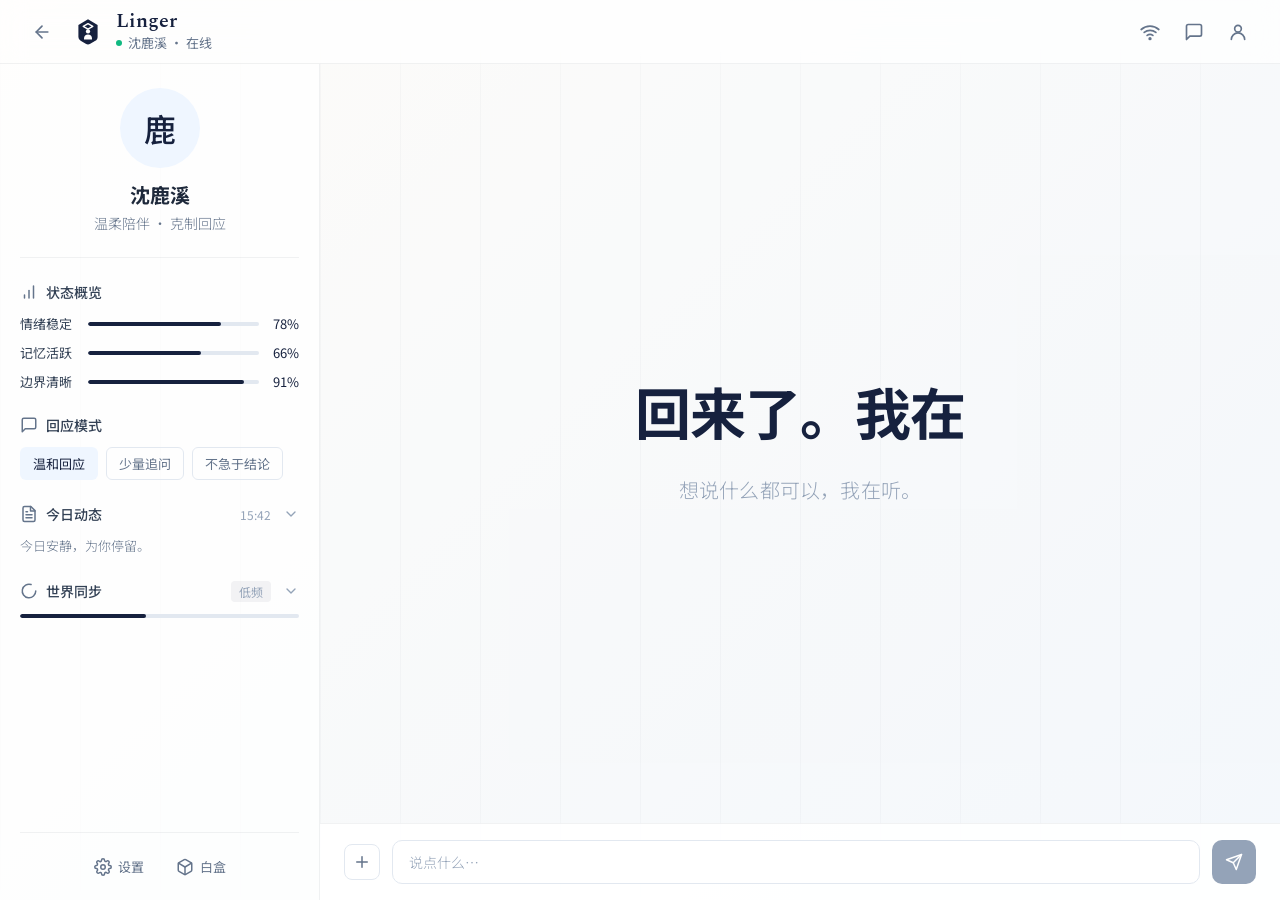
==== chat.html @ e4fe396a "Initial commit: Linger web interface" ====
<!doctype html>
<html lang="zh-CN">
  <head>
    <meta charset="utf-8" />
    <meta name="viewport" content="width=device-width, initial-scale=1" />
    <title>Linger · 对话</title>
    <link rel="stylesheet" href="styles.css" />
    <link rel="preconnect" href="https://fonts.googleapis.com">
    <link rel="preconnect" href="https://fonts.gstatic.com" crossorigin>
    <link href="https://fonts.googleapis.com/css2?family=Noto+Sans+SC:wght@300;400;500;700&family=Spectral:wght@600&display=swap" rel="stylesheet">
  </head>
  <body class="chat-page">
    <!-- 顶部导航栏 -->
    <header class="chat-header">
      <div class="header-left">
        <a href="index.html" class="back-btn" aria-label="返回首页">
          <svg viewBox="0 0 24 24" fill="none" stroke="currentColor" stroke-width="2" stroke-linecap="round" stroke-linejoin="round">
            <path d="M19 12H5"></path>
            <path d="m12 19-7-7 7-7"></path>
          </svg>
        </a>
        <div class="brand-mark" aria-hidden="true">
          <svg viewBox="0 0 120 120" fill="none">
            <path d="M60 12 96 33.5v45c0 6-3.2 11.5-8.4 14.5l-19.2 11.1a16.8 16.8 0 0 1-16.8 0L32.4 93A16.8 16.8 0 0 1 24 78.5v-45L60 12Z" fill="#16213E" />
            <path d="M42 39 60 28.5 78 39 60 49.5 42 39Z" stroke="#fff" stroke-width="5" stroke-linejoin="round" />
            <circle cx="60" cy="58" r="8" fill="#fff" />
            <path d="M45 84c0-9 6.4-15 15-15s15 6 15 15v4H45v-4Z" fill="#fff" />
          </svg>
        </div>
        <div class="brand-info">
          <span class="brand-name">Linger</span>
          <span class="brand-status">
            <span class="status-dot"></span>
            沈鹿溪 · 在线
          </span>
        </div>
      </div>
      <div class="header-right">
        <button class="header-icon-btn" aria-label="在线状态">
          <svg viewBox="0 0 24 24" fill="none" stroke="currentColor" stroke-width="2" stroke-linecap="round" stroke-linejoin="round">
            <path d="M5 12.55a11 11 0 0 1 14.08 0"></path>
            <path d="M1.42 9a16 16 0 0 1 21.16 0"></path>
            <path d="M8.53 16.11a6 6 0 0 1 6.95 0"></path>
            <circle cx="12" cy="20" r="1"></circle>
          </svg>
        </button>
        <button class="header-icon-btn" aria-label="历史消息">
          <svg viewBox="0 0 24 24" fill="none" stroke="currentColor" stroke-width="2" stroke-linecap="round" stroke-linejoin="round">
            <path d="M21 15a2 2 0 0 1-2 2H7l-4 4V5a2 2 0 0 1 2-2h14a2 2 0 0 1 2 2z"></path>
          </svg>
        </button>
        <button class="header-icon-btn" aria-label="用户中心">
          <svg viewBox="0 0 24 24" fill="none" stroke="currentColor" stroke-width="2" stroke-linecap="round" stroke-linejoin="round">
            <circle cx="12" cy="8" r="4"></circle>
            <path d="M20 21a8 8 0 1 0-16 0"></path>
          </svg>
        </button>
      </div>
    </header>

    <!-- 主内容区 -->
    <main class="chat-main">
      <!-- 左侧侧边栏 -->
      <aside class="sidebar">
        <!-- 角色核心信息区 -->
        <div class="profile-header">
          <div class="avatar-simple" aria-hidden="true">鹿</div>
          <h1 class="profile-name">沈鹿溪</h1>
          <p class="profile-desc">温柔陪伴 · 克制回应</p>
        </div>

        <!-- 状态概览区 -->
        <section class="sidebar-section">
          <div class="section-header">
            <svg class="section-icon" viewBox="0 0 24 24" fill="none" stroke="currentColor" stroke-width="2" stroke-linecap="round" stroke-linejoin="round">
              <path d="M12 20V10"></path>
              <path d="M18 20V4"></path>
              <path d="M6 20v-4"></path>
            </svg>
            <span class="section-title">状态概览</span>
          </div>
          <div class="status-list">
            <div class="status-item">
              <span class="status-label">情绪稳定</span>
              <div class="status-bar"><div class="status-fill" style="width: 78%"></div></div>
              <span class="status-value">78%</span>
            </div>
            <div class="status-item">
              <span class="status-label">记忆活跃</span>
              <div class="status-bar"><div class="status-fill" style="width: 66%"></div></div>
              <span class="status-value">66%</span>
            </div>
            <div class="status-item">
              <span class="status-label">边界清晰</span>
              <div class="status-bar"><div class="status-fill" style="width: 91%"></div></div>
              <span class="status-value">91%</span>
            </div>
          </div>
        </section>

        <!-- 回应模式区 -->
        <section class="sidebar-section">
          <div class="section-header">
            <svg class="section-icon" viewBox="0 0 24 24" fill="none" stroke="currentColor" stroke-width="2" stroke-linecap="round" stroke-linejoin="round">
              <path d="M21 15a2 2 0 0 1-2 2H7l-4 4V5a2 2 0 0 1 2-2h14a2 2 0 0 1 2 2z"></path>
            </svg>
            <span class="section-title">回应模式</span>
          </div>
          <div class="mode-tags">
            <button class="mode-tag active">温和回应</button>
            <button class="mode-tag">少量追问</button>
            <button class="mode-tag">不急于结论</button>
          </div>
        </section>

        <!-- 今日动态区 -->
        <section class="sidebar-section collapsible">
          <div class="section-header clickable">
            <svg class="section-icon" viewBox="0 0 24 24" fill="none" stroke="currentColor" stroke-width="2" stroke-linecap="round" stroke-linejoin="round">
              <path d="M14.5 2H6a2 2 0 0 0-2 2v16a2 2 0 0 0 2 2h12a2 2 0 0 0 2-2V7.5L14.5 2z"></path>
              <polyline points="14 2 14 8 20 8"></polyline>
              <line x1="16" y1="13" x2="8" y2="13"></line>
              <line x1="16" y1="17" x2="8" y2="17"></line>
              <line x1="10" y1="9" x2="8" y2="9"></line>
            </svg>
            <span class="section-title">今日动态</span>
            <span class="section-time">15:42</span>
            <svg class="collapse-arrow" viewBox="0 0 24 24" fill="none" stroke="currentColor" stroke-width="2" stroke-linecap="round" stroke-linejoin="round">
              <polyline points="6 9 12 15 18 9"></polyline>
            </svg>
          </div>
          <div class="section-content">
            <p class="daily-note">今日安静，为你停留。</p>
          </div>
        </section>

        <!-- 世界同步区 -->
        <section class="sidebar-section collapsible">
          <div class="section-header clickable">
            <svg class="section-icon" viewBox="0 0 24 24" fill="none" stroke="currentColor" stroke-width="2" stroke-linecap="round" stroke-linejoin="round">
              <path d="M21 12a9 9 0 1 1-6.219-8.56"></path>
            </svg>
            <span class="section-title">世界同步</span>
            <span class="section-badge">低频</span>
            <svg class="collapse-arrow" viewBox="0 0 24 24" fill="none" stroke="currentColor" stroke-width="2" stroke-linecap="round" stroke-linejoin="round">
              <polyline points="6 9 12 15 18 9"></polyline>
            </svg>
          </div>
          <div class="section-content">
            <div class="sync-bar">
              <div class="sync-fill" style="width: 45%"></div>
            </div>
          </div>
        </section>

        <!-- 底部功能入口 -->
        <div class="sidebar-footer">
          <a href="settings.html" class="footer-link">
            <svg viewBox="0 0 24 24" fill="none" stroke="currentColor" stroke-width="2" stroke-linecap="round" stroke-linejoin="round">
              <circle cx="12" cy="12" r="3"></circle>
              <path d="M19.4 15a1.65 1.65 0 0 0 .33 1.82l.06.06a2 2 0 0 1 0 2.83 2 2 0 0 1-2.83 0l-.06-.06a1.65 1.65 0 0 0-1.82-.33 1.65 1.65 0 0 0-1 1.51V21a2 2 0 0 1-2 2 2 2 0 0 1-2-2v-.09A1.65 1.65 0 0 0 9 19.4a1.65 1.65 0 0 0-1.82.33l-.06.06a2 2 0 0 1-2.83 0 2 2 0 0 1 0-2.83l.06-.06a1.65 1.65 0 0 0 .33-1.82 1.65 1.65 0 0 0-1.51-1H3a2 2 0 0 1-2-2 2 2 0 0 1 2-2h.09A1.65 1.65 0 0 0 4.6 9a1.65 1.65 0 0 0-.33-1.82l-.06-.06a2 2 0 0 1 0-2.83 2 2 0 0 1 2.83 0l.06.06a1.65 1.65 0 0 0 1.82.33H9a1.65 1.65 0 0 0 1-1.51V3a2 2 0 0 1 2-2 2 2 0 0 1 2 2v.09a1.65 1.65 0 0 0 1 1.51 1.65 1.65 0 0 0 1.82-.33l.06-.06a2 2 0 0 1 2.83 0 2 2 0 0 1 0 2.83l-.06.06a1.65 1.65 0 0 0-.33 1.82V9a1.65 1.65 0 0 0 1.51 1H21a2 2 0 0 1 2 2 2 2 0 0 1-2 2h-.09a1.65 1.65 0 0 0-1.51 1z"></path>
            </svg>
            <span>设置</span>
          </a>
          <a href="whitebox.html" class="footer-link">
            <svg viewBox="0 0 24 24" fill="none" stroke="currentColor" stroke-width="2" stroke-linecap="round" stroke-linejoin="round">
              <path d="M21 16V8a2 2 0 0 0-1-1.73l-7-4a2 2 0 0 0-2 0l-7 4A2 2 0 0 0 3 8v8a2 2 0 0 0 1 1.73l7 4a2 2 0 0 0 2 0l7-4A2 2 0 0 0 21 16z"></path>
              <polyline points="3.27 6.96 12 12.01 20.73 6.96"></polyline>
              <line x1="12" y1="22.08" x2="12" y2="12"></line>
            </svg>
            <span>白盒</span>
          </a>
        </div>
      </aside>

      <!-- 右侧聊天区 -->
      <section class="chat-area">
        <div class="chat-messages" id="chatMessages">
          <!-- 欢迎态（初始显示） -->
          <div class="welcome-section" id="welcomeSection">
            <h2 class="welcome-title">回来了。我在</h2>
            <p class="welcome-subtitle">想说什么都可以，我在听。</p>
          </div>
        </div>

        <form class="chat-input-area" id="chatForm">
          <div class="input-add-wrapper">
            <button type="button" class="input-add-btn" id="addBtn" aria-label="添加">
              <svg viewBox="0 0 24 24" fill="none" stroke="currentColor" stroke-width="2" stroke-linecap="round" stroke-linejoin="round">
                <line x1="12" y1="5" x2="12" y2="19"></line>
                <line x1="5" y1="12" x2="19" y2="12"></line>
              </svg>
            </button>
            <!-- +号菜单 -->
            <div class="add-menu" id="addMenu">
              <button type="button" class="add-menu-item" id="imageBtn">
                <svg viewBox="0 0 24 24" fill="none" stroke="currentColor" stroke-width="2" stroke-linecap="round" stroke-linejoin="round">
                  <rect x="3" y="3" width="18" height="18" rx="2" ry="2"></rect>
                  <circle cx="8.5" cy="8.5" r="1.5"></circle>
                  <polyline points="21 15 16 10 5 21"></polyline>
                </svg>
                <span>发送图片</span>
              </button>
              <button type="button" class="add-menu-item" id="fileBtn">
                <svg viewBox="0 0 24 24" fill="none" stroke="currentColor" stroke-width="2" stroke-linecap="round" stroke-linejoin="round">
                  <path d="M14 2H6a2 2 0 0 0-2 2v16a2 2 0 0 0 2 2h12a2 2 0 0 0 2-2V8z"></path>
                  <polyline points="14 2 14 8 20 8"></polyline>
                  <line x1="16" y1="13" x2="8" y2="13"></line>
                  <line x1="16" y1="17" x2="8" y2="17"></line>
                  <polyline points="10 9 9 9 8 9"></polyline>
                </svg>
                <span>发送文件</span>
              </button>
            </div>
          </div>
          <input type="text" id="messageInput" placeholder="说点什么…" aria-label="聊天输入" autocomplete="off" />
          <button type="submit" class="send-btn" id="sendBtn" aria-label="发送" disabled>
            <svg viewBox="0 0 24 24" fill="none" stroke="currentColor" stroke-width="2" stroke-linecap="round" stroke-linejoin="round">
              <line x1="22" y1="2" x2="11" y2="13"></line>
              <polygon points="22 2 15 22 11 13 2 9 22 2"></polygon>
            </svg>
          </button>
        </form>
      </section>
    </main>

    <script>
      (function() {
        'use strict';

        // DOM 元素
        var chatMessages = document.getElementById('chatMessages');
        var welcomeSection = document.getElementById('welcomeSection');
        var chatForm = document.getElementById('chatForm');
        var messageInput = document.getElementById('messageInput');
        var sendBtn = document.getElementById('sendBtn');
        var addBtn = document.getElementById('addBtn');
        var addMenu = document.getElementById('addMenu');
        var imageBtn = document.getElementById('imageBtn');
        var fileBtn = document.getElementById('fileBtn');

        // 状态
        var hasConversationStarted = false;
        var isMenuOpen = false;

        // AI 固定回复
        var AI_REPLY = '我收到了。慢慢说，我一直都在。';

        // ========== 侧边栏折叠功能 ==========
        document.querySelectorAll('.sidebar-section.collapsible .section-header.clickable').forEach(function(header) {
          header.addEventListener('click', function() {
            var section = this.closest('.sidebar-section');
            section.classList.toggle('collapsed');
          });
        });

        // ========== 回应模式切换 ==========
        document.querySelectorAll('.mode-tag').forEach(function(tag) {
          tag.addEventListener('click', function() {
            document.querySelectorAll('.mode-tag').forEach(function(t) {
              t.classList.remove('active');
            });
            this.classList.add('active');
          });
        });

        // ========== +号菜单功能 ==========
        function toggleMenu() {
          isMenuOpen = !isMenuOpen;
          if (isMenuOpen) {
            addMenu.classList.add('visible');
            addBtn.classList.add('active');
          } else {
            addMenu.classList.remove('visible');
            addBtn.classList.remove('active');
          }
        }

        function closeMenu() {
          if (isMenuOpen) {
            isMenuOpen = false;
            addMenu.classList.remove('visible');
            addBtn.classList.remove('active');
          }
        }

        addBtn.addEventListener('click', function(e) {
          e.stopPropagation();
          toggleMenu();
        });

        // 点击页面空白处关闭菜单
        document.addEventListener('click', function(e) {
          if (!addMenu.contains(e.target) && e.target !== addBtn) {
            closeMenu();
          }
        });

        // 图片/文件按钮点击（仅UI框架）
        imageBtn.addEventListener('click', function() {
          console.log('图片发送功能（待开发）');
          closeMenu();
        });

        fileBtn.addEventListener('click', function() {
          console.log('文件发送功能（待开发）');
          closeMenu();
        });

        // ========== 发送按钮状态 ==========
        function updateSendButton() {
          var hasContent = messageInput.value.trim().length > 0;
          sendBtn.disabled = !hasContent;
          if (hasContent) {
            sendBtn.classList.add('enabled');
          } else {
            sendBtn.classList.remove('enabled');
          }
        }

        messageInput.addEventListener('input', updateSendButton);

        // ========== 创建消息元素 ==========
        function createMessageElement(text, isUser) {
          var messageDiv = document.createElement('div');
          messageDiv.className = 'message ' + (isUser ? 'user' : 'assistant');

          var headerDiv = document.createElement('div');
          headerDiv.className = 'message-header';

          var senderSpan = document.createElement('span');
          senderSpan.className = 'message-sender';
          senderSpan.textContent = isUser ? '你' : '沈鹿溪';

          var bubbleDiv = document.createElement('div');
          bubbleDiv.className = 'message-bubble';
          bubbleDiv.textContent = text;

          headerDiv.appendChild(senderSpan);
          messageDiv.appendChild(headerDiv);
          messageDiv.appendChild(bubbleDiv);

          return messageDiv;
        }

        // ========== 隐藏欢迎态 ==========
        function hideWelcomeSection() {
          if (welcomeSection && !welcomeSection.classList.contains('hidden')) {
            welcomeSection.classList.add('hidden');
            // 动画结束后从DOM移除
            setTimeout(function() {
              if (welcomeSection.parentNode) {
                welcomeSection.parentNode.removeChild(welcomeSection);
              }
            }, 400);
          }
        }

        // ========== 发送消息 ==========
        function sendMessage(text) {
          if (!text.trim()) return;

          // 首次发送时隐藏欢迎态
          if (!hasConversationStarted) {
            hasConversationStarted = true;
            hideWelcomeSection();
          }

          // 添加用户消息
          var userMessage = createMessageElement(text, true);
          chatMessages.appendChild(userMessage);

          // 触发重绘以启动动画
          void userMessage.offsetHeight;
          userMessage.classList.add('animate-in');

          // 滚动到底部
          chatMessages.scrollTop = chatMessages.scrollHeight;

          // 清空输入框
          messageInput.value = '';
          updateSendButton();

          // 延迟后添加AI回复
          setTimeout(function() {
            var aiMessage = createMessageElement(AI_REPLY, false);
            chatMessages.appendChild(aiMessage);

            // 触发重绘以启动动画
            void aiMessage.offsetHeight;
            aiMessage.classList.add('animate-in');

            // 滚动到底部
            chatMessages.scrollTop = chatMessages.scrollHeight;
          }, 200);
        }

        // ========== 表单提交 ==========
        chatForm.addEventListener('submit', function(e) {
          e.preventDefault();
          var text = messageInput.value.trim();
          if (text) {
            sendMessage(text);
          }
        });

        // 初始化
        updateSendButton();
      })();
    </script>
  </body>
</html>
---- styles.css ----
/* ============================================
   Linger 首页优化样式
   配色：莫兰迪色系，低饱和、低对比、高统一
   ============================================ */

:root {
  --brand-primary: #16213E;
  --brand-accent: #F5A9A9;
  --text-primary: #1E293B;
  --text-secondary: #334155;
  --text-tertiary: #64748B;
  --text-muted: #94A3B8;
  --bg-warm: #FAF7F2;
  --bg-cool: #E8F0F8;
  --hover-dark: #0F172A;
  --hover-light: #2D3A5A;
  --shadow-soft: rgba(22, 33, 62, 0.15);
  --shadow-button: 0 4px 12px rgba(22, 33, 62, 0.15);
  --font-display: 'Bodoni 72', Didot, Georgia, serif;
  --font-serif: 'Noto Serif SC', 'Source Han Serif SC', serif;
  --font-sans: 'Noto Sans SC', 'Source Han Sans SC', -apple-system, BlinkMacSystemFont, sans-serif;
}

* {
  box-sizing: border-box;
  margin: 0;
  padding: 0;
}

html, body {
  height: 100%;
  overflow: hidden;
}

body {
  margin: 0;
  color: var(--text-primary);
  font-family: var(--font-sans);
  background: linear-gradient(135deg, var(--bg-warm) 0%, var(--bg-cool) 100%);
  animation: bgBreath 10s ease-in-out infinite;
}

body::before {
  content: "";
  position: fixed;
  inset: 0;
  z-index: -1;
  background: repeating-linear-gradient(
    90deg,
    rgba(22, 33, 62, 0.05) 0,
    rgba(22, 33, 62, 0.05) 1px,
    transparent 1px,
    transparent 80px
  );
  mask-image: linear-gradient(to bottom, transparent, #000 10%, #000 90%, transparent);
  -webkit-mask-image: linear-gradient(to bottom, transparent, #000 10%, #000 90%, transparent);
}

@keyframes bgBreath {
  0%, 100% { opacity: 1; }
  50% { opacity: 0.97; }
}

a {
  color: inherit;
  text-decoration: none;
}

/* ============================================
   页面布局
   ============================================ */

.page {
  position: relative;
  width: min(1440px, calc(100vw - 40px));
  min-height: calc(100vh - 32px);
  margin: 16px auto;
}

.entry-page {
  display: grid;
  place-items: center;
  min-height: calc(100vh - 32px);
}

/* Entry card: always visible, no animation on load */
.entry-card {
  display: grid;
  justify-items: center;
  gap: 16px;
  width: min(720px, 92vw);
  text-align: center;
  opacity: 1;
  visibility: visible;
}

/* ============================================
   Logo 图标
   ============================================ */

.mark {
  display: grid;
  place-items: center;
  width: 42px;
  height: 42px;
  border: 1px solid rgba(22, 33, 62, 0.08);
  border-radius: 8px;
  background: rgba(255, 255, 255, 0.65);
  box-shadow: 0 12px 30px rgba(22, 33, 62, 0.08);
}

.mark svg {
  width: 28px;
  height: 28px;
}

/* ============================================
   主标题 - Linger
   ============================================ */

.entry-word {
  margin: 0;
  font-family: var(--font-display);
  font-size: clamp(96px, 18vw, 148px);
  font-weight: 600;
  font-style: italic;
  line-height: 1;
  letter-spacing: 0.02em;
  color: var(--brand-primary);
}

/* ============================================
   文案区域
   ============================================ */

.entry-copy {
  display: grid;
  gap: 24px;
  max-width: 600px;
  margin-top: 8px;
}

.entry-copy h2 {
  margin: 0;
  font-family: var(--font-sans);
  font-size: clamp(20px, 3.5vw, 24px);
  font-weight: 500;
  line-height: 1.3;
  letter-spacing: 0.01em;
  color: var(--text-secondary);
}

.entry-copy p {
  margin: 0;
  font-family: var(--font-sans);
  font-size: clamp(14px, 2vw, 16px);
  font-weight: 300;
  line-height: 1.8;
  color: var(--text-tertiary);
}

/* ============================================
   动态区域容器（加载组件 / 按钮，同位置切换）
   ============================================ */

.entry-actions-wrapper {
  position: relative;
  display: flex;
  flex-direction: column;
  align-items: center;
  width: 100%;
  margin-top: 60px;
  /* Fixed min-height to prevent layout shift when switching */
  min-height: 120px;
}

/* ============================================
   加载组件
   ============================================ */

.loading-component {
  display: flex;
  flex-direction: column;
  align-items: center;
  gap: 20px;
  width: 100%;
  transition: opacity 0.6s ease-out, transform 0.6s ease-out;
}

.loading-component.fade-out {
  opacity: 0;
  transform: translateY(-8px);
  pointer-events: none;
}

/* 加载文字轮播容器 */
.loading-text-container {
  position: relative;
  height: 22px;
  overflow: hidden;
  width: 100%;
}

/* 每条加载文字 */
.loading-text {
  position: absolute;
  top: 0;
  left: 0;
  right: 0;
  height: 22px;
  line-height: 22px;
  font-family: var(--font-sans);
  font-size: 14px;
  font-weight: 300;
  color: var(--text-muted);
  text-align: center;
  pointer-events: none;
  /* 默认：待进入状态（从下方准备） */
  opacity: 0;
  transform: translateY(10px);
  transition: opacity 0.3s ease-out, transform 0.3s ease-out;
}

/* 当前显示：原位、完全不透明 */
.loading-text.active {
  opacity: 1;
  transform: translateY(0);
  pointer-events: auto;
}

/* 已退出：继续向上移动并淡出 */
.loading-text.exiting {
  opacity: 0;
  transform: translateY(-10px);
}

/* 进度条 */
.progress-bar {
  width: 300px;
  height: 2px;
  background: #E2E8F0;
  border-radius: 2px;
  overflow: hidden;
}

.progress-fill {
  height: 100%;
  width: 0%;
  background: var(--brand-primary);
  border-radius: 2px;
  /* Use transition for smooth fill; JS updates width every ~16ms */
  transition: width 0.05s linear;
}

/* ============================================
   按钮区域
   ============================================ */

.entry-actions {
  display: flex;
  flex-direction: column;
  align-items: center;
  gap: 24px;
  width: 100%;
  /* Hidden until loading completes */
  opacity: 0;
  pointer-events: none;
  /* Position on top of same space */
  position: absolute;
  top: 0;
  left: 0;
  right: 0;
  transition: opacity 0.6s ease-out;
}

.entry-actions.visible {
  opacity: 1;
  pointer-events: auto;
}

/* ============================================
   主按钮 - 进入 Linger
   ============================================ */

.button.primary {
  display: inline-flex;
  align-items: center;
  justify-content: center;
  gap: 8px;
  width: 220px;
  height: 52px;
  border: 0;
  border-radius: 12px;
  background: var(--brand-primary);
  color: #fff;
  font-family: var(--font-sans);
  font-size: 16px;
  font-weight: 500;
  cursor: pointer;
  transition: all 0.25s ease;
}

.button.primary:hover {
  background: var(--hover-dark);
  transform: translateY(-2px);
  box-shadow: var(--shadow-button);
}

.button.primary:active {
  background: var(--hover-light);
  transform: translateY(0);
}

.button.primary .arrow-icon {
  width: 18px;
  height: 18px;
  transition: transform 0.25s ease;
}

.button.primary:hover .arrow-icon {
  transform: translateX(2px);
}

/* ============================================
   次要入口 - 极简文字链接
   ============================================ */

.secondary-links {
  display: flex;
  align-items: center;
  gap: 40px;
}

.text-link {
  position: relative;
  font-family: var(--font-sans);
  font-size: 14px;
  font-weight: 400;
  color: var(--text-muted);
  transition: color 0.2s ease;
}

.text-link::after {
  content: '';
  position: absolute;
  bottom: -2px;
  left: 0;
  width: 0;
  height: 1px;
  background: var(--text-tertiary);
  transition: width 0.2s ease;
}

.text-link:hover {
  color: var(--text-tertiary);
}

.text-link:hover::after {
  width: 100%;
}

/* ============================================
   响应式适配
   ============================================ */

@media (max-width: 1199px) {
  .entry-word {
    font-size: clamp(72px, 14vw, 96px);
  }
  .entry-copy {
    max-width: 500px;
  }
  .button.primary {
    width: 200px;
    height: 48px;
  }
  .progress-bar {
    width: 260px;
  }
}

@media (max-width: 767px) {
  .page {
    width: calc(100vw - 24px);
    min-height: calc(100vh - 24px);
    margin: 12px auto;
  }
  .entry-page {
    min-height: calc(100vh - 24px);
  }
  .entry-card {
    gap: 12px;
  }
  .entry-word {
    font-size: clamp(56px, 16vw, 72px);
  }
  .entry-copy {
    gap: 16px;
    max-width: 90vw;
  }
  .entry-copy h2 {
    font-size: clamp(16px, 4vw, 20px);
  }
  .entry-copy p {
    font-size: 14px;
  }
  .entry-actions-wrapper {
    margin-top: 40px;
  }
  .button.primary {
    width: min(300px, 80vw);
    height: 48px;
  }
  .secondary-links {
    flex-direction: column;
    gap: 12px;
  }
  .text-link {
    font-size: 13px;
  }
  .progress-bar {
    width: min(240px, 80%);
  }
  .loading-text {
    font-size: 13px;
  }
}

@media (max-width: 375px) {
  .entry-word {
    font-size: 48px;
  }
  .entry-copy h2 {
    font-size: 16px;
  }
  .entry-copy p {
    font-size: 13px;
  }
}

/* ============================================
   无障碍优化 - 减少动效
   ============================================ */

@media (prefers-reduced-motion: reduce) {
  body {
    animation: none;
  }
  .loading-component,
  .loading-text,
  .entry-actions,
  .progress-fill {
    animation: none;
    transition: none;
  }
  .button.primary,
  .button.primary .arrow-icon,
  .text-link,
  .text-link::after {
    transition: none;
  }
}

/* ============================================
   对话页面样式
   ============================================ */

.chat-page {
  height: 100vh;
  max-height: 100vh;
  display: flex;
  flex-direction: column;
  background: linear-gradient(135deg, var(--bg-warm) 0%, var(--bg-cool) 100%);
  overflow: hidden;
}

/* 顶部导航栏 - 固定定位 */
.chat-header {
  position: fixed;
  top: 0;
  left: 0;
  right: 0;
  z-index: 20;
  display: flex;
  align-items: center;
  justify-content: space-between;
  height: 64px;
  padding: 16px 24px;
  background: rgba(255, 255, 255, 0.85);
  backdrop-filter: blur(12px);
  border-bottom: 1px solid rgba(22, 33, 62, 0.06);
}

.header-left {
  display: flex;
  align-items: center;
  gap: 12px;
}

.back-btn {
  display: flex;
  align-items: center;
  justify-content: center;
  width: 36px;
  height: 36px;
  border-radius: 8px;
  color: var(--text-tertiary);
  transition: color 0.2s ease, background 0.2s ease;
}

.back-btn:hover {
  color: var(--brand-primary);
  background: rgba(22, 33, 62, 0.05);
}

.back-btn svg {
  width: 20px;
  height: 20px;
}

.brand-mark {
  width: 32px;
  height: 32px;
}

.brand-mark svg {
  width: 100%;
  height: 100%;
}

.brand-info {
  display: flex;
  flex-direction: column;
  gap: 2px;
}

.brand-name {
  font-family: 'Spectral', serif;
  font-size: 20px;
  font-weight: 600;
  color: var(--brand-primary);
  line-height: 1;
}

.brand-status {
  display: flex;
  align-items: center;
  gap: 6px;
  font-family: var(--font-sans);
  font-size: 13px;
  color: var(--text-tertiary);
}

.status-dot {
  width: 6px;
  height: 6px;
  border-radius: 50%;
  background: #10B981;
}

.header-right {
  display: flex;
  align-items: center;
  gap: 8px;
}

.header-icon-btn {
  display: flex;
  align-items: center;
  justify-content: center;
  width: 36px;
  height: 36px;
  border: none;
  border-radius: 8px;
  background: transparent;
  color: var(--text-tertiary);
  cursor: pointer;
  transition: color 0.2s ease, background 0.2s ease;
}

.header-icon-btn:hover {
  color: var(--brand-primary);
  background: rgba(22, 33, 62, 0.05);
}

.header-icon-btn svg {
  width: 20px;
  height: 20px;
}

/* 主内容区 */
.chat-main {
  flex: 1;
  display: flex;
  min-height: 0;
  margin-top: 64px;
  overflow: hidden;
}

/* 左侧侧边栏 - 固定定位 */
.sidebar {
  position: fixed;
  top: 64px;
  left: 0;
  width: 320px;
  height: calc(100vh - 64px);
  z-index: 10;
  display: flex;
  flex-direction: column;
  padding: 24px 20px;
  background: rgba(255, 255, 255, 0.85);
  border-right: 1px solid rgba(22, 33, 62, 0.06);
  overflow-y: auto;
  overflow-x: hidden;
}

/* 侧边栏滚动条样式 */
.sidebar::-webkit-scrollbar {
  width: 4px;
}

.sidebar::-webkit-scrollbar-track {
  background: #F1F5F9;
}

.sidebar::-webkit-scrollbar-thumb {
  background: #CBD5E1;
  border-radius: 2px;
}

.sidebar::-webkit-scrollbar-thumb:hover {
  background: #94A3B8;
}

/* 角色核心信息区 */
.profile-header {
  display: flex;
  flex-direction: column;
  align-items: center;
  padding-bottom: 24px;
  border-bottom: 1px solid rgba(22, 33, 62, 0.06);
  margin-bottom: 24px;
}

.avatar-simple {
  display: flex;
  align-items: center;
  justify-content: center;
  width: 80px;
  height: 80px;
  border-radius: 50%;
  background: #EFF6FF;
  color: var(--brand-primary);
  font-family: var(--font-sans);
  font-size: 32px;
  font-weight: 500;
  margin-bottom: 12px;
}

.profile-name {
  margin: 0;
  font-family: var(--font-sans);
  font-size: 20px;
  font-weight: 700;
  color: var(--text-primary);
  margin-bottom: 4px;
}

.profile-desc {
  margin: 0;
  font-family: var(--font-sans);
  font-size: 14px;
  font-weight: 300;
  color: var(--text-tertiary);
}

/* 侧边栏模块 */
.sidebar-section {
  margin-bottom: 24px;
}

.section-header {
  display: flex;
  align-items: center;
  gap: 8px;
  margin-bottom: 12px;
}

.section-header.clickable {
  cursor: pointer;
  user-select: none;
}

.section-icon {
  width: 18px;
  height: 18px;
  color: var(--text-tertiary);
}

.section-title {
  font-family: var(--font-sans);
  font-size: 14px;
  font-weight: 500;
  color: var(--text-secondary);
}

.section-time {
  margin-left: auto;
  font-family: var(--font-sans);
  font-size: 12px;
  color: var(--text-muted);
}

.section-badge {
  margin-left: auto;
  font-family: var(--font-sans);
  font-size: 12px;
  color: var(--text-muted);
  padding: 2px 8px;
  background: rgba(22, 33, 62, 0.05);
  border-radius: 4px;
}

.collapse-arrow {
  width: 16px;
  height: 16px;
  color: var(--text-muted);
  margin-left: 4px;
  transition: transform 0.3s ease;
}

.sidebar-section.collapsed .collapse-arrow {
  transform: rotate(-90deg);
}

.sidebar-section.collapsed .section-content {
  display: none;
}

.section-content {
  overflow: hidden;
  transition: max-height 0.3s ease;
}

/* 状态概览 */
.status-list {
  display: flex;
  flex-direction: column;
  gap: 10px;
}

.status-item {
  display: flex;
  align-items: center;
  gap: 8px;
}

.status-label {
  font-family: var(--font-sans);
  font-size: 13px;
  color: var(--text-secondary);
  min-width: 60px;
}

.status-bar {
  flex: 1;
  height: 4px;
  background: #E2E8F0;
  border-radius: 2px;
  overflow: hidden;
}

.status-fill {
  height: 100%;
  background: var(--brand-primary);
  border-radius: 2px;
}

.status-value {
  font-family: var(--font-sans);
  font-size: 13px;
  color: var(--brand-primary);
  min-width: 32px;
  text-align: right;
}

/* 回应模式 */
.mode-tags {
  display: flex;
  flex-wrap: wrap;
  gap: 8px;
}

.mode-tag {
  padding: 6px 12px;
  border: 1px solid #E2E8F0;
  border-radius: 6px;
  background: transparent;
  font-family: var(--font-sans);
  font-size: 13px;
  color: var(--text-tertiary);
  cursor: pointer;
  transition: all 0.2s ease;
}

.mode-tag:hover {
  border-color: var(--brand-primary);
  color: var(--text-secondary);
}

.mode-tag.active {
  background: #EFF6FF;
  border-color: transparent;
  color: var(--brand-primary);
}

/* 今日动态 */
.daily-note {
  margin: 0;
  font-family: var(--font-sans);
  font-size: 13px;
  font-weight: 300;
  color: var(--text-tertiary);
  line-height: 1.6;
}

/* 世界同步 */
.sync-bar {
  height: 4px;
  background: #E2E8F0;
  border-radius: 2px;
  overflow: hidden;
}

.sync-fill {
  height: 100%;
  background: var(--brand-primary);
  border-radius: 2px;
}

/* 底部功能入口 */
.sidebar-footer {
  margin-top: auto;
  padding-top: 24px;
  border-top: 1px solid rgba(22, 33, 62, 0.06);
  display: flex;
  justify-content: center;
  gap: 32px;
}

.footer-link {
  display: flex;
  align-items: center;
  gap: 6px;
  color: var(--text-tertiary);
  font-family: var(--font-sans);
  font-size: 13px;
  transition: color 0.2s ease;
}

.footer-link:hover {
  color: var(--brand-primary);
}

.footer-link svg {
  width: 18px;
  height: 18px;
}

/* 右侧聊天区 */
.chat-area {
  display: flex;
  flex-direction: column;
  flex: 1;
  margin-left: 320px;
  min-height: 0;
  overflow: hidden;
  background: rgba(255, 255, 255, 0.5);
}

.chat-messages {
  flex: 1;
  min-height: 0;
  overflow-y: auto;
  overflow-x: hidden;
  padding: 32px;
  display: flex;
  flex-direction: column;
  gap: 24px;
}

/* 聊天区滚动条样式 */
.chat-messages::-webkit-scrollbar {
  width: 4px;
}

.chat-messages::-webkit-scrollbar-track {
  background: #F1F5F9;
}

.chat-messages::-webkit-scrollbar-thumb {
  background: #CBD5E1;
  border-radius: 2px;
}

.chat-messages::-webkit-scrollbar-thumb:hover {
  background: #94A3B8;
}

/* 欢迎区 */
.welcome-section {
  text-align: center;
  flex: 1;
  display: flex;
  flex-direction: column;
  align-items: center;
  justify-content: center;
  padding: 0 48px;
  gap: 0;
}

.welcome-title {
  margin: 0 0 20px;
  font-family: var(--font-sans);
  font-size: 32px;
  font-weight: 700;
  color: var(--brand-primary);
}

.welcome-subtitle {
  margin: 0;
  font-family: var(--font-sans);
  font-size: 18px;
  font-weight: 300;
  color: var(--text-tertiary);
  line-height: 1.8;
}

/* 消息 */
.message {
  max-width: 560px;
}

.message.user {
  align-self: flex-end;
}

.message.assistant {
  align-self: flex-start;
}

.message-header {
  margin-bottom: 6px;
}

.message-sender {
  font-family: var(--font-sans);
  font-size: 12px;
  color: var(--text-muted);
}

.message-bubble {
  padding: 14px 18px;
  border-radius: 12px;
  font-family: var(--font-sans);
  font-size: 14px;
  line-height: 1.7;
  color: var(--text-primary);
}

.message.user .message-bubble {
  background: var(--brand-primary);
  color: #fff;
  border-bottom-right-radius: 4px;
}

.message.assistant .message-bubble {
  background: rgba(255, 255, 255, 0.9);
  border: 1px solid rgba(22, 33, 62, 0.06);
  border-bottom-left-radius: 4px;
  box-shadow: 0 2px 8px rgba(22, 33, 62, 0.04);
}

/* 输入区 */
.chat-input-area {
  display: flex;
  align-items: center;
  gap: 12px;
  padding: 16px 24px;
  background: rgba(255, 255, 255, 0.9);
  border-top: 1px solid rgba(22, 33, 62, 0.06);
}

.input-add-btn {
  display: flex;
  align-items: center;
  justify-content: center;
  width: 36px;
  height: 36px;
  border: 1px solid #E2E8F0;
  border-radius: 8px;
  background: transparent;
  color: var(--text-tertiary);
  cursor: pointer;
  transition: all 0.2s ease;
}

.input-add-btn:hover {
  border-color: var(--brand-primary);
  color: var(--brand-primary);
}

.input-add-btn svg {
  width: 18px;
  height: 18px;
}

.chat-input-area input {
  flex: 1;
  height: 44px;
  padding: 0 16px;
  border: 1px solid #E2E8F0;
  border-radius: 10px;
  background: #fff;
  font-family: var(--font-sans);
  font-size: 14px;
  font-weight: 300;
  color: var(--text-primary);
  outline: none;
  transition: border-color 0.2s ease;
}

.chat-input-area input::placeholder {
  color: var(--text-muted);
}

.chat-input-area input:focus {
  border-color: var(--brand-primary);
}

.send-btn {
  display: flex;
  align-items: center;
  justify-content: center;
  width: 44px;
  height: 44px;
  border: none;
  border-radius: 10px;
  background: var(--brand-primary);
  color: #fff;
  cursor: pointer;
  transition: background 0.2s ease;
}

.send-btn:hover {
  background: #0F172A;
}

.send-btn:disabled {
  background: var(--text-muted);
  cursor: not-allowed;
}

.send-btn.enabled {
  background: var(--brand-primary);
}

.send-btn svg {
  width: 18px;
  height: 18px;
}

/* ============================================
   +号菜单
   ============================================ */

.input-add-wrapper {
  position: relative;
}

.input-add-btn {
  display: flex;
  align-items: center;
  justify-content: center;
  width: 36px;
  height: 36px;
  border: 1px solid #E2E8F0;
  border-radius: 8px;
  background: #fff;
  color: var(--text-tertiary);
  cursor: pointer;
  transition: all 0.2s ease;
}

.input-add-btn:hover,
.input-add-btn.active {
  border-color: var(--brand-primary);
  color: var(--brand-primary);
}

.input-add-btn svg {
  width: 18px;
  height: 18px;
}

/* +号菜单 */
.add-menu {
  position: absolute;
  bottom: calc(100% + 8px);
  left: 0;
  display: flex;
  flex-direction: column;
  gap: 4px;
  padding: 8px;
  background: #fff;
  border: 1px solid rgba(22, 33, 62, 0.08);
  border-radius: 10px;
  box-shadow: 0 4px 16px rgba(22, 33, 62, 0.08);
  opacity: 0;
  visibility: hidden;
  transform: scale(0.95);
  transform-origin: bottom left;
  transition: opacity 0.25s ease, transform 0.25s ease, visibility 0.25s ease;
  z-index: 100;
}

.add-menu.visible {
  opacity: 1;
  visibility: visible;
  transform: scale(1);
}

.add-menu-item {
  display: flex;
  align-items: center;
  gap: 10px;
  padding: 8px 12px;
  border: none;
  border-radius: 6px;
  background: transparent;
  color: var(--text-tertiary);
  font-family: var(--font-sans);
  font-size: 13px;
  cursor: pointer;
  transition: all 0.2s ease;
  white-space: nowrap;
}

.add-menu-item:hover {
  color: var(--brand-primary);
  background: rgba(22, 33, 62, 0.03);
}

.add-menu-item svg {
  width: 18px;
  height: 18px;
}

/* ============================================
   欢迎态动画
   ============================================ */

.welcome-section {
  text-align: center;
  flex: 1;
  display: flex;
  flex-direction: column;
  align-items: center;
  justify-content: center;
  padding: 0 48px;
  transition: opacity 0.4s ease-out, transform 0.4s ease-out;
}

.welcome-section.hidden {
  opacity: 0;
  transform: translateY(-6px);
  pointer-events: none;
}

.welcome-title {
  margin: 0 0 28px;
  font-family: var(--font-sans);
  font-size: clamp(36px, 5vw, 56px);
  font-weight: 700;
  letter-spacing: -0.02em;
  line-height: 1.15;
  color: var(--brand-primary);
}

.welcome-subtitle {
  margin: 0;
  font-family: var(--font-sans);
  font-size: clamp(16px, 2vw, 20px);
  font-weight: 300;
  color: var(--text-muted);
  line-height: 1.8;
  letter-spacing: 0.01em;
}

/* ============================================
   消息动画
   ============================================ */

.message {
  max-width: 560px;
  opacity: 0;
  transform: translateY(8px);
}

.message.animate-in {
  animation: messagePopIn 0.35s ease-out forwards;
}

@keyframes messagePopIn {
  to {
    opacity: 1;
    transform: translateY(0);
  }
}

.message.user {
  align-self: flex-end;
}

.message.assistant {
  align-self: flex-start;
}

.message-header {
  margin-bottom: 6px;
}

.message-sender {
  font-family: var(--font-sans);
  font-size: 12px;
  color: var(--text-muted);
}

.message-bubble {
  padding: 14px 18px;
  border-radius: 12px;
  font-family: var(--font-sans);
  font-size: 14px;
  line-height: 1.7;
  color: var(--text-primary);
}

.message.user .message-bubble {
  background: var(--brand-primary);
  color: #fff;
  border-bottom-right-radius: 4px;
}

.message.assistant .message-bubble {
  background: rgba(255, 255, 255, 0.9);
  border: 1px solid rgba(22, 33, 62, 0.06);
  border-bottom-left-radius: 4px;
  box-shadow: 0 2px 8px rgba(22, 33, 62, 0.04);
}

/* ============================================
   对话页面响应式适配
   ============================================ */

@media (max-width: 1199px) {
  .sidebar {
    width: 280px;
    padding: 20px 16px;
  }
  
  .chat-area {
    margin-left: 280px;
  }
  
  .welcome-title {
    font-size: clamp(28px, 4vw, 40px);
  }
  
  .welcome-subtitle {
    font-size: clamp(15px, 1.8vw, 18px);
  }
}

@media (max-width: 767px) {
  .chat-header {
    padding: 12px 16px;
    height: 56px;
  }
  
  .brand-mark {
    display: none;
  }
  
  .chat-main {
    margin-top: 56px;
  }
  
  .sidebar {
    display: none;
  }
  
  .chat-area {
    margin-left: 0;
  }
  
  .chat-messages {
    padding: 20px 16px;
  }
  
  .welcome-section {
    padding: 0 24px;
  }
  
  .welcome-title {
    font-size: clamp(28px, 7vw, 36px);
    margin-bottom: 20px;
  }
  
  .welcome-subtitle {
    font-size: 15px;
  }
  
  .chat-input-area {
    padding: 12px 16px;
  }
}
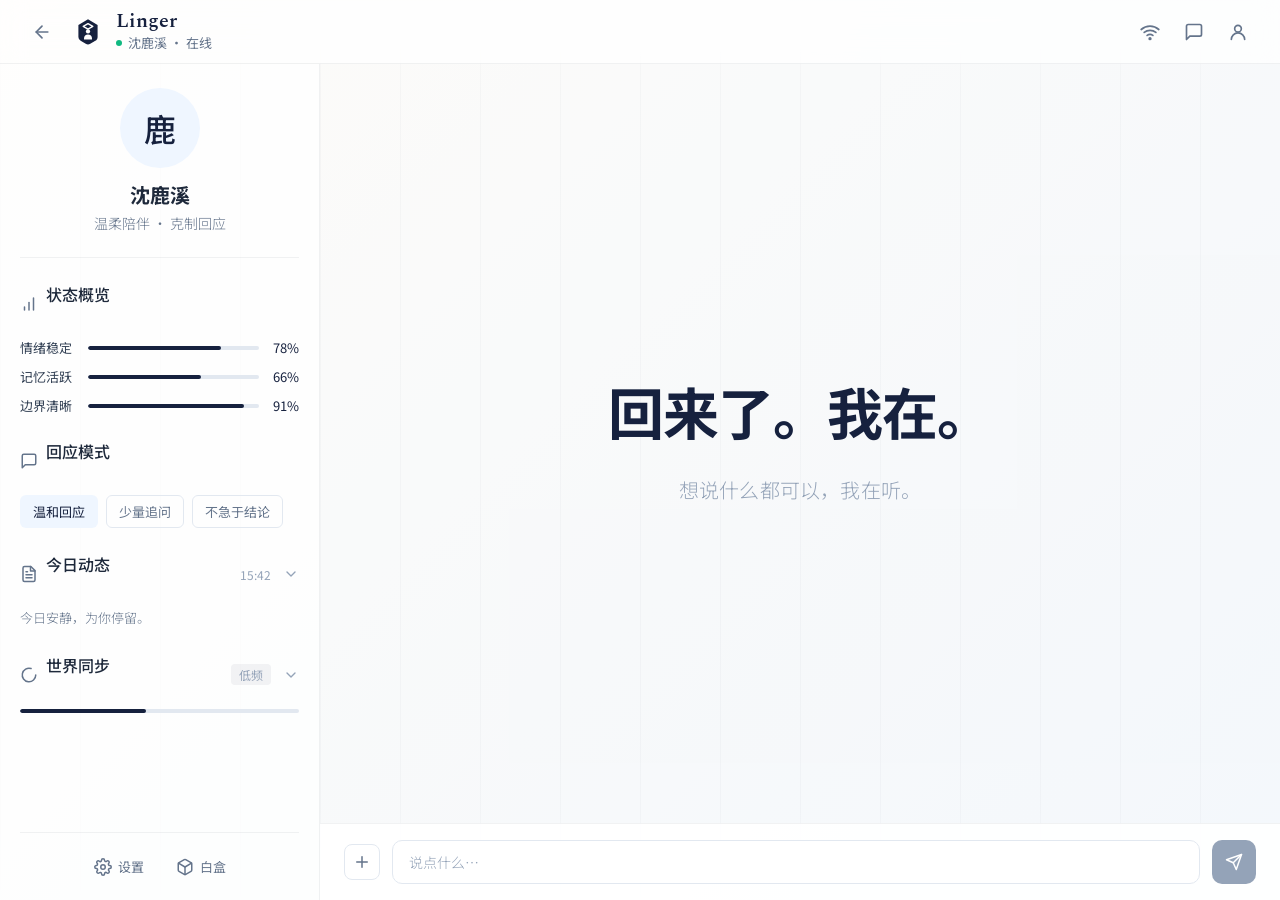
==== commit 2cd81eec: "feat: 合并分支布局优化，聊天页面改用flex布局并优化欢迎区域排版" ====
--- a/chat.html
+++ b/chat.html
@@ -178,7 +178,7 @@
         <div class="chat-messages" id="chatMessages">
           <!-- 欢迎态（初始显示） -->
           <div class="welcome-section" id="welcomeSection">
-            <h2 class="welcome-title">回来了。我在</h2>
+            <h2 class="welcome-title">回来了。我在。</h2>
             <p class="welcome-subtitle">想说什么都可以，我在听。</p>
           </div>
         </div>
--- a/styles.css
+++ b/styles.css
@@ -907,7 +907,10 @@
   background: #94A3B8;
 }
 
-/* 欢迎区 */
+/* ============================================
+   欢迎态动画
+   ============================================ */
+
 .welcome-section {
   text-align: center;
   flex: 1;
@@ -917,28 +920,54 @@
   justify-content: center;
   padding: 0 48px;
   gap: 0;
+  transition: opacity 0.4s ease-out, transform 0.4s ease-out;
+}
+
+.welcome-section.hidden {
+  opacity: 0;
+  transform: translateY(-6px);
+  pointer-events: none;
 }
 
 .welcome-title {
-  margin: 0 0 20px;
-  font-family: var(--font-sans);
-  font-size: 32px;
+  margin: 0 0 28px;
+  font-family: var(--font-sans);
+  font-size: clamp(36px, 5vw, 56px);
   font-weight: 700;
+  letter-spacing: -0.02em;
+  line-height: 1.15;
   color: var(--brand-primary);
 }
 
 .welcome-subtitle {
   margin: 0;
   font-family: var(--font-sans);
-  font-size: 18px;
+  font-size: clamp(16px, 2vw, 20px);
   font-weight: 300;
-  color: var(--text-tertiary);
+  color: var(--text-muted);
   line-height: 1.8;
-}
-
-/* 消息 */
+  letter-spacing: 0.01em;
+}
+
+/* ============================================
+   消息动画
+   ============================================ */
+
 .message {
   max-width: 560px;
+  opacity: 0;
+  transform: translateY(8px);
+}
+
+.message.animate-in {
+  animation: messagePopIn 0.35s ease-out forwards;
+}
+
+@keyframes messagePopIn {
+  to {
+    opacity: 1;
+    transform: translateY(0);
+  }
 }
 
 .message.user {
@@ -990,89 +1019,6 @@
   background: rgba(255, 255, 255, 0.9);
   border-top: 1px solid rgba(22, 33, 62, 0.06);
 }
-
-.input-add-btn {
-  display: flex;
-  align-items: center;
-  justify-content: center;
-  width: 36px;
-  height: 36px;
-  border: 1px solid #E2E8F0;
-  border-radius: 8px;
-  background: transparent;
-  color: var(--text-tertiary);
-  cursor: pointer;
-  transition: all 0.2s ease;
-}
-
-.input-add-btn:hover {
-  border-color: var(--brand-primary);
-  color: var(--brand-primary);
-}
-
-.input-add-btn svg {
-  width: 18px;
-  height: 18px;
-}
-
-.chat-input-area input {
-  flex: 1;
-  height: 44px;
-  padding: 0 16px;
-  border: 1px solid #E2E8F0;
-  border-radius: 10px;
-  background: #fff;
-  font-family: var(--font-sans);
-  font-size: 14px;
-  font-weight: 300;
-  color: var(--text-primary);
-  outline: none;
-  transition: border-color 0.2s ease;
-}
-
-.chat-input-area input::placeholder {
-  color: var(--text-muted);
-}
-
-.chat-input-area input:focus {
-  border-color: var(--brand-primary);
-}
-
-.send-btn {
-  display: flex;
-  align-items: center;
-  justify-content: center;
-  width: 44px;
-  height: 44px;
-  border: none;
-  border-radius: 10px;
-  background: var(--brand-primary);
-  color: #fff;
-  cursor: pointer;
-  transition: background 0.2s ease;
-}
-
-.send-btn:hover {
-  background: #0F172A;
-}
-
-.send-btn:disabled {
-  background: var(--text-muted);
-  cursor: not-allowed;
-}
-
-.send-btn.enabled {
-  background: var(--brand-primary);
-}
-
-.send-btn svg {
-  width: 18px;
-  height: 18px;
-}
-
-/* ============================================
-   +号菜单
-   ============================================ */
 
 .input-add-wrapper {
   position: relative;
@@ -1156,106 +1102,412 @@
   height: 18px;
 }
 
-/* ============================================
-   欢迎态动画
-   ============================================ */
-
-.welcome-section {
-  text-align: center;
+.chat-input-area input {
   flex: 1;
-  display: flex;
-  flex-direction: column;
+  height: 44px;
+  padding: 0 16px;
+  border: 1px solid #E2E8F0;
+  border-radius: 10px;
+  background: #fff;
+  font-family: var(--font-sans);
+  font-size: 14px;
+  font-weight: 300;
+  color: var(--text-primary);
+  outline: none;
+  transition: border-color 0.2s ease;
+}
+
+.chat-input-area input::placeholder {
+  color: var(--text-muted);
+}
+
+.chat-input-area input:focus {
+  border-color: var(--brand-primary);
+}
+
+.send-btn {
+  display: flex;
   align-items: center;
   justify-content: center;
-  padding: 0 48px;
-  transition: opacity 0.4s ease-out, transform 0.4s ease-out;
-}
-
-.welcome-section.hidden {
-  opacity: 0;
-  transform: translateY(-6px);
-  pointer-events: none;
-}
-
-.welcome-title {
-  margin: 0 0 28px;
-  font-family: var(--font-sans);
-  font-size: clamp(36px, 5vw, 56px);
-  font-weight: 700;
-  letter-spacing: -0.02em;
-  line-height: 1.15;
-  color: var(--brand-primary);
-}
-
-.welcome-subtitle {
-  margin: 0;
-  font-family: var(--font-sans);
-  font-size: clamp(16px, 2vw, 20px);
-  font-weight: 300;
-  color: var(--text-muted);
-  line-height: 1.8;
-  letter-spacing: 0.01em;
-}
-
-/* ============================================
-   消息动画
-   ============================================ */
-
-.message {
-  max-width: 560px;
-  opacity: 0;
-  transform: translateY(8px);
-}
-
-.message.animate-in {
-  animation: messagePopIn 0.35s ease-out forwards;
-}
-
-@keyframes messagePopIn {
-  to {
-    opacity: 1;
-    transform: translateY(0);
-  }
-}
-
-.message.user {
-  align-self: flex-end;
-}
-
-.message.assistant {
-  align-self: flex-start;
-}
-
-.message-header {
-  margin-bottom: 6px;
-}
-
-.message-sender {
-  font-family: var(--font-sans);
-  font-size: 12px;
-  color: var(--text-muted);
-}
-
-.message-bubble {
-  padding: 14px 18px;
-  border-radius: 12px;
-  font-family: var(--font-sans);
-  font-size: 14px;
-  line-height: 1.7;
-  color: var(--text-primary);
-}
-
-.message.user .message-bubble {
+  width: 44px;
+  height: 44px;
+  border: none;
+  border-radius: 10px;
   background: var(--brand-primary);
   color: #fff;
-  border-bottom-right-radius: 4px;
-}
-
-.message.assistant .message-bubble {
-  background: rgba(255, 255, 255, 0.9);
-  border: 1px solid rgba(22, 33, 62, 0.06);
-  border-bottom-left-radius: 4px;
-  box-shadow: 0 2px 8px rgba(22, 33, 62, 0.04);
+  cursor: pointer;
+  transition: background 0.2s ease;
+}
+
+.send-btn:hover {
+  background: #0F172A;
+}
+
+.send-btn:disabled {
+  background: var(--text-muted);
+  cursor: not-allowed;
+}
+
+.send-btn.enabled {
+  background: var(--brand-primary);
+}
+
+.send-btn svg {
+  width: 18px;
+  height: 18px;
+}
+
+/* ============================================
+   设置页面样式
+   ============================================ */
+
+.settings-page {
+  height: 100vh;
+  display: flex;
+  flex-direction: column;
+  background: linear-gradient(135deg, var(--bg-warm) 0%, var(--bg-cool) 100%);
+  overflow: hidden;
+}
+
+/* 设置页顶部导航栏 */
+.settings-header {
+  position: fixed;
+  top: 0;
+  left: 0;
+  right: 0;
+  z-index: 20;
+  display: flex;
+  align-items: center;
+  justify-content: space-between;
+  height: 64px;
+  padding: 16px 24px;
+  background: rgba(255, 255, 255, 0.85);
+  backdrop-filter: blur(12px);
+  border-bottom: 1px solid rgba(22, 33, 62, 0.06);
+}
+
+.settings-header .header-left {
+  display: flex;
+  align-items: center;
+  gap: 12px;
+}
+
+/* 设置页主内容区 */
+.settings-main {
+  flex: 1;
+  display: flex;
+  margin-top: 64px;
+  height: calc(100vh - 64px);
+}
+
+/* 左侧设置导航 */
+.settings-nav {
+  position: fixed;
+  top: 64px;
+  left: 0;
+  width: 280px;
+  height: calc(100vh - 64px);
+  z-index: 10;
+  padding: 24px 16px;
+  background: #FFFFFF;
+  border-right: 1px solid rgba(22, 33, 62, 0.06);
+  box-shadow: 0 2px 12px rgba(22, 33, 62, 0.05);
+  overflow-y: auto;
+  overflow-x: hidden;
+}
+
+/* 设置导航滚动条 */
+.settings-nav::-webkit-scrollbar {
+  width: 4px;
+}
+
+.settings-nav::-webkit-scrollbar-track {
+  background: #F1F5F9;
+}
+
+.settings-nav::-webkit-scrollbar-thumb {
+  background: #CBD5E1;
+  border-radius: 2px;
+}
+
+.settings-nav::-webkit-scrollbar-thumb:hover {
+  background: #94A3B8;
+}
+
+/* 导航列表 */
+.nav-list {
+  display: flex;
+  flex-direction: column;
+  gap: 12px;
+}
+
+/* 导航项 */
+.nav-item {
+  display: flex;
+  align-items: center;
+  gap: 12px;
+  height: 48px;
+  padding: 0 12px;
+  border-radius: 8px;
+  color: var(--text-secondary);
+  font-family: var(--font-sans);
+  font-size: 14px;
+  font-weight: 400;
+  cursor: pointer;
+  transition: all 0.3s ease-out;
+}
+
+.nav-item:hover {
+  background: #F8FAFC;
+  color: var(--brand-primary);
+}
+
+.nav-item.active {
+  background: #EFF6FF;
+  color: var(--brand-primary);
+  font-weight: 500;
+}
+
+.nav-item.locked {
+  color: var(--text-muted);
+  cursor: not-allowed;
+}
+
+.nav-item.locked:hover {
+  background: transparent;
+  color: var(--text-muted);
+}
+
+.nav-icon {
+  width: 20px;
+  height: 20px;
+  flex-shrink: 0;
+}
+
+.nav-text {
+  white-space: nowrap;
+  overflow: hidden;
+  text-overflow: ellipsis;
+}
+
+/* 右侧设置内容区 */
+.settings-content {
+  flex: 1;
+  margin-left: 280px;
+  height: calc(100vh - 64px);
+  padding: 24px;
+  overflow-y: auto;
+  overflow-x: hidden;
+  background: #FFFFFF;
+  box-shadow: 0 2px 12px rgba(22, 33, 62, 0.05);
+  border-radius: 12px;
+  margin: 80px 24px 24px 304px;
+}
+
+/* 设置内容区滚动条 */
+.settings-content::-webkit-scrollbar {
+  width: 4px;
+}
+
+.settings-content::-webkit-scrollbar-track {
+  background: #F1F5F9;
+}
+
+.settings-content::-webkit-scrollbar-thumb {
+  background: #CBD5E1;
+  border-radius: 2px;
+}
+
+.settings-content::-webkit-scrollbar-thumb:hover {
+  background: #94A3B8;
+}
+
+/* 设置模块 */
+.setting-section {
+  margin-bottom: 32px;
+}
+
+.section-title {
+  margin: 0 0 20px;
+  font-family: var(--font-sans);
+  font-size: 16px;
+  font-weight: 500;
+  color: var(--text-primary);
+}
+
+.setting-list {
+  display: flex;
+  flex-direction: column;
+  gap: 12px;
+}
+
+/* 滑块项 */
+.slider-item {
+  display: flex;
+  align-items: center;
+  gap: 12px;
+  height: 40px;
+}
+
+.slider-label {
+  font-family: var(--font-sans);
+  font-size: 14px;
+  color: var(--text-secondary);
+  min-width: 80px;
+}
+
+.slider-bar {
+  flex: 1;
+  display: flex;
+  align-items: center;
+}
+
+.slider-track {
+  width: 100%;
+  height: 4px;
+  background: #E2E8F0;
+  border-radius: 2px;
+  overflow: hidden;
+}
+
+.slider-fill {
+  height: 100%;
+  background: var(--brand-primary);
+  border-radius: 2px;
+  transition: width 0.3s ease-out;
+}
+
+.slider-value {
+  font-family: var(--font-sans);
+  font-size: 14px;
+  color: var(--brand-primary);
+  min-width: 48px;
+  text-align: right;
+}
+
+/* 开关项 */
+.switch-item {
+  display: flex;
+  align-items: center;
+  justify-content: space-between;
+  gap: 16px;
+  padding: 12px;
+  border-radius: 8px;
+  transition: background 0.2s ease;
+}
+
+.switch-item:hover {
+  background: #F8FAFC;
+}
+
+.switch-info {
+  display: flex;
+  flex-direction: column;
+  gap: 4px;
+  flex: 1;
+  min-width: 0;
+}
+
+.switch-title {
+  font-family: var(--font-sans);
+  font-size: 14px;
+  font-weight: 500;
+  color: var(--text-primary);
+}
+
+.switch-desc {
+  font-family: var(--font-sans);
+  font-size: 12px;
+  font-weight: 300;
+  color: var(--text-tertiary);
+  line-height: 1.4;
+  white-space: nowrap;
+  overflow: hidden;
+  text-overflow: ellipsis;
+}
+
+/* 开关样式 */
+.switch {
+  position: relative;
+  display: inline-block;
+  width: 44px;
+  height: 24px;
+  flex-shrink: 0;
+  cursor: pointer;
+}
+
+.switch input {
+  opacity: 0;
+  width: 0;
+  height: 0;
+}
+
+.switch-track {
+  position: absolute;
+  top: 0;
+  left: 0;
+  right: 0;
+  bottom: 0;
+  background: #E2E8F0;
+  border-radius: 12px;
+  transition: background 0.3s ease-out;
+}
+
+.switch-track::before {
+  content: '';
+  position: absolute;
+  top: 2px;
+  left: 2px;
+  width: 20px;
+  height: 20px;
+  background: #FFFFFF;
+  border-radius: 50%;
+  transition: transform 0.3s ease-out;
+  box-shadow: 0 1px 3px rgba(0, 0, 0, 0.1);
+}
+
+.switch input:checked + .switch-track {
+  background: var(--brand-primary);
+}
+
+.switch input:checked + .switch-track::before {
+  transform: translateX(20px);
+}
+
+/* 标签列表 */
+.tag-list {
+  display: flex;
+  flex-wrap: wrap;
+  gap: 8px;
+}
+
+.tag {
+  padding: 6px 12px;
+  border-radius: 6px;
+  font-family: var(--font-sans);
+  font-size: 13px;
+  font-weight: 400;
+}
+
+.tag.good {
+  background: #EFF6FF;
+  color: var(--brand-primary);
+}
+
+/* 底部说明 */
+.settings-footer {
+  margin-top: 48px;
+  padding-top: 24px;
+  border-top: 1px solid rgba(22, 33, 62, 0.06);
+  text-align: center;
+}
+
+.settings-footer p {
+  margin: 0;
+  font-family: var(--font-sans);
+  font-size: 12px;
+  color: var(--text-tertiary);
+  line-height: 1.6;
 }
 
 /* ============================================
@@ -1279,10 +1531,30 @@
   .welcome-subtitle {
     font-size: clamp(15px, 1.8vw, 18px);
   }
+
+  /* 设置页响应式 */
+  .settings-nav {
+    width: 64px;
+    padding: 16px 8px;
+  }
+  
+  .nav-text {
+    display: none;
+  }
+  
+  .nav-item {
+    justify-content: center;
+    padding: 0;
+  }
+  
+  .settings-content {
+    margin-left: 64px;
+  }
 }
 
 @media (max-width: 767px) {
-  .chat-header {
+  .chat-header,
+  .settings-header {
     padding: 12px 16px;
     height: 56px;
   }
@@ -1291,16 +1563,21 @@
     display: none;
   }
   
-  .chat-main {
+  .chat-main,
+  .settings-main {
     margin-top: 56px;
-  }
-  
-  .sidebar {
+    height: calc(100vh - 56px);
+  }
+  
+  .sidebar,
+  .settings-nav {
     display: none;
   }
   
-  .chat-area {
+  .chat-area,
+  .settings-content {
     margin-left: 0;
+    height: calc(100vh - 56px);
   }
   
   .chat-messages {
@@ -1323,4 +1600,39 @@
   .chat-input-area {
     padding: 12px 16px;
   }
-}
+
+  /* 设置页移动端 */
+  .settings-content {
+    margin: 72px 16px 16px 16px;
+    padding: 16px;
+  }
+  
+  .slider-item {
+    flex-wrap: wrap;
+    height: auto;
+    gap: 8px;
+  }
+  
+  .slider-label {
+    min-width: auto;
+  }
+  
+  .slider-bar {
+    width: 100%;
+    order: 3;
+  }
+  
+  .slider-value {
+    min-width: auto;
+  }
+  
+  .switch-item {
+    flex-direction: column;
+    align-items: flex-start;
+    gap: 12px;
+  }
+  
+  .switch-desc {
+    white-space: normal;
+  }
+}
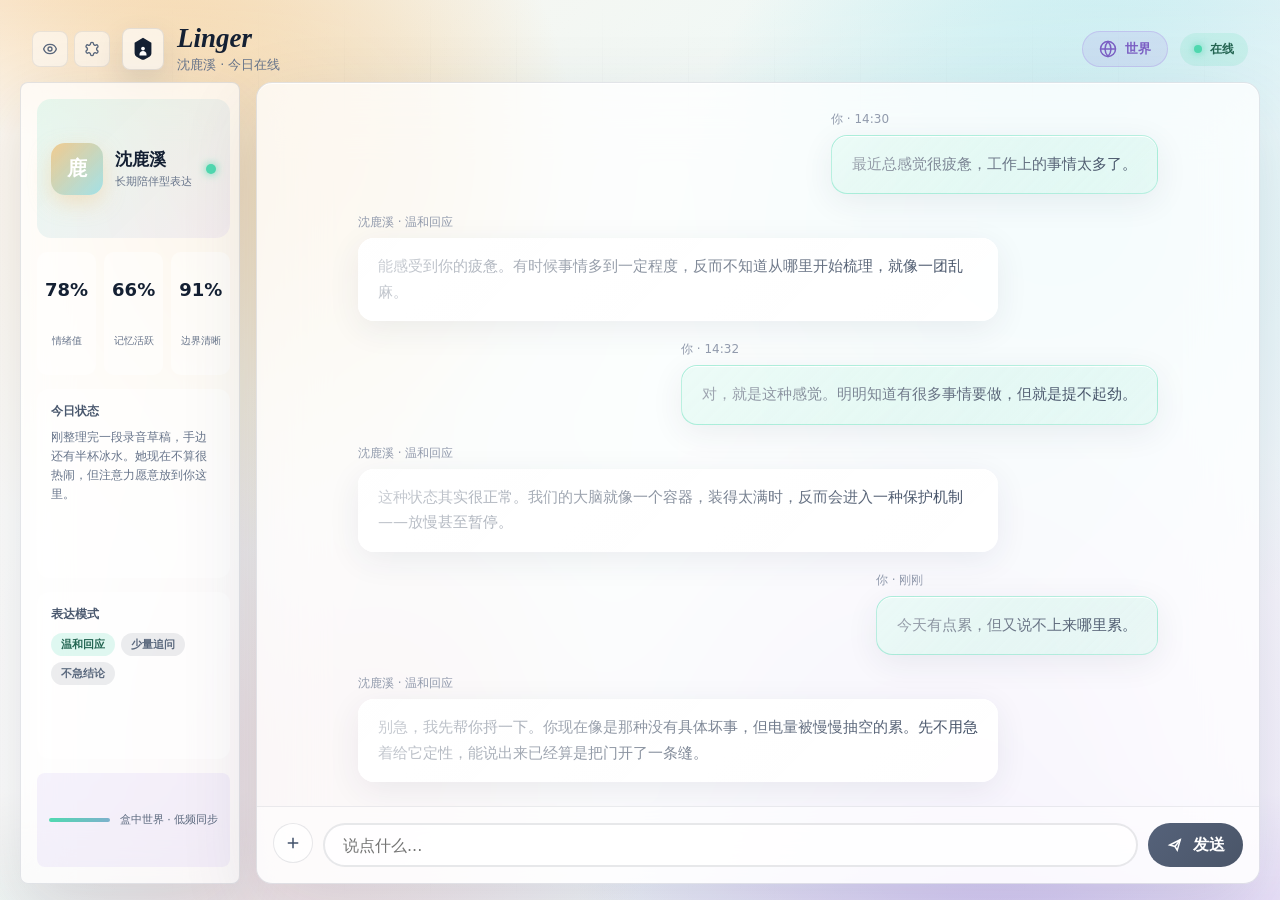
==== commit 20e62660: "Move files from merged folder to root directory" ====
--- a/chat.html
+++ b/chat.html
@@ -3,410 +3,182 @@
   <head>
     <meta charset="utf-8" />
     <meta name="viewport" content="width=device-width, initial-scale=1" />
-    <title>Linger · 对话</title>
-    <link rel="stylesheet" href="styles.css" />
-    <link rel="preconnect" href="https://fonts.googleapis.com">
-    <link rel="preconnect" href="https://fonts.gstatic.com" crossorigin>
-    <link href="https://fonts.googleapis.com/css2?family=Noto+Sans+SC:wght@300;400;500;700&family=Spectral:wght@600&display=swap" rel="stylesheet">
+    <title>Linger · 主界面</title>
+    <link rel="stylesheet" href="style-v2.css" />
   </head>
-  <body class="chat-page">
-    <!-- 顶部导航栏 -->
-    <header class="chat-header">
-      <div class="header-left">
-        <a href="index.html" class="back-btn" aria-label="返回首页">
-          <svg viewBox="0 0 24 24" fill="none" stroke="currentColor" stroke-width="2" stroke-linecap="round" stroke-linejoin="round">
-            <path d="M19 12H5"></path>
-            <path d="m12 19-7-7 7-7"></path>
-          </svg>
-        </a>
-        <div class="brand-mark" aria-hidden="true">
-          <svg viewBox="0 0 120 120" fill="none">
-            <path d="M60 12 96 33.5v45c0 6-3.2 11.5-8.4 14.5l-19.2 11.1a16.8 16.8 0 0 1-16.8 0L32.4 93A16.8 16.8 0 0 1 24 78.5v-45L60 12Z" fill="#16213E" />
-            <path d="M42 39 60 28.5 78 39 60 49.5 42 39Z" stroke="#fff" stroke-width="5" stroke-linejoin="round" />
-            <circle cx="60" cy="58" r="8" fill="#fff" />
-            <path d="M45 84c0-9 6.4-15 15-15s15 6 15 15v4H45v-4Z" fill="#fff" />
-          </svg>
+  <body>
+    <main class="page shell">
+      <header class="topbar">
+        <div class="top-left">
+          <nav class="mini-nav" aria-label="功能导航">
+            <a href="whitebox.html" class="mini-btn" aria-label="白盒观察">
+              <svg viewBox="0 0 24 24" fill="none" stroke="currentColor" stroke-width="2"><path d="M15 12a3 3 0 1 1-6 0 3 3 0 0 1 6 0Z"/><path d="M2.458 12C3.732 7.943 7.523 5 12 5c4.478 0 8.268 2.943 9.542 7-1.274 4.057-5.064 7-9.542 7-4.477 0-8.268-2.943-9.542-7Z"/></svg>
+            </a>
+            <a href="settings.html" class="mini-btn" aria-label="设置">
+              <svg viewBox="0 0 24 24" fill="none" stroke="currentColor" stroke-width="2"><path d="M12.22 2h-.44a2 2 0 0 0-2 2v.18a2 2 0 0 1-1 1.73l-.43.25a2 2 0 0 1-2 0l-.15-.08a2 2 0 0 0-2.73.73l-.22.38a2 2 0 0 0 .73 2.73l.15.1a2 2 0 0 1 1 1.72v.51a2 2 0 0 1-1 1.74l-.15.09a2 2 0 0 0-.73 2.73l.22.38a2 2 0 0 0 2.73.73l.15-.08a2 2 0 0 1 2 0l.43.25a2 2 0 0 1 1 1.73V20a2 2 0 0 0 2 2h.44a2 2 0 0 0 2-2v-.18a2 2 0 0 1 1-1.73l.43-.25a2 2 0 0 1 2 0l.15.08a2 2 0 0 0 2.73-.73l.22-.39a2 2 0 0 0-.73-2.73l-.15-.08a2 2 0 0 1-1-1.74v-.5a2 2 0 0 1 1-1.74l.15-.09a2 2 0 0 0 .73-2.73l-.22-.38a2 2 0 0 0-2.73-.73l-.15.08a2 2 0 0 1-2 0l-.43-.25a2 2 0 0 1-1-1.73V4a2 2 0 0 0-2-2z"/></svg>
+            </a>
+          </nav>
+          <a class="brand" href="index.html" aria-label="回到入口">
+            <span class="mark" aria-hidden="true">
+              <svg viewBox="0 0 120 120" fill="none">
+                <path d="M60 12 96 33.5v45c0 6-3.2 11.5-8.4 14.5l-19.2 11.1a16.8 16.8 0 0 1-16.8 0L32.4 93A16.8 16.8 0 0 1 24 78.5v-45L60 12Z" fill="#142033" />
+                <circle cx="60" cy="58" r="8" fill="#fff" />
+                <path d="M45 84c0-9 6.4-15 15-15s15 6 15 15v4H45v-4Z" fill="#fff" />
+              </svg>
+            </span>
+            <span class="brand-title">
+              <strong>Linger</strong>
+              <span>沈鹿溪 · 今日在线</span>
+            </span>
+          </a>
         </div>
-        <div class="brand-info">
-          <span class="brand-name">Linger</span>
-          <span class="brand-status">
+        <div class="top-right">
+          <button class="world-btn" id="worldBtn" aria-label="进入2.5D世界">
+            <svg viewBox="0 0 24 24" fill="none" stroke="currentColor" stroke-width="2"><circle cx="12" cy="12" r="10"/><path d="M2 12h20"/><path d="M12 2a15.3 15.3 0 0 1 4 10 15.3 15.3 0 0 1-4 10 15.3 15.3 0 0 1-4-10 15.3 15.3 0 0 1 4-10Z"/></svg>
+            <span>世界</span>
+          </button>
+          <div class="online-status">
             <span class="status-dot"></span>
-            沈鹿溪 · 在线
-          </span>
+            <span>在线</span>
+          </div>
         </div>
-      </div>
-      <div class="header-right">
-        <button class="header-icon-btn" aria-label="在线状态">
-          <svg viewBox="0 0 24 24" fill="none" stroke="currentColor" stroke-width="2" stroke-linecap="round" stroke-linejoin="round">
-            <path d="M5 12.55a11 11 0 0 1 14.08 0"></path>
-            <path d="M1.42 9a16 16 0 0 1 21.16 0"></path>
-            <path d="M8.53 16.11a6 6 0 0 1 6.95 0"></path>
-            <circle cx="12" cy="20" r="1"></circle>
-          </svg>
-        </button>
-        <button class="header-icon-btn" aria-label="历史消息">
-          <svg viewBox="0 0 24 24" fill="none" stroke="currentColor" stroke-width="2" stroke-linecap="round" stroke-linejoin="round">
-            <path d="M21 15a2 2 0 0 1-2 2H7l-4 4V5a2 2 0 0 1 2-2h14a2 2 0 0 1 2 2z"></path>
-          </svg>
-        </button>
-        <button class="header-icon-btn" aria-label="用户中心">
-          <svg viewBox="0 0 24 24" fill="none" stroke="currentColor" stroke-width="2" stroke-linecap="round" stroke-linejoin="round">
-            <circle cx="12" cy="8" r="4"></circle>
-            <path d="M20 21a8 8 0 1 0-16 0"></path>
-          </svg>
-        </button>
-      </div>
-    </header>
+      </header>
 
-    <!-- 主内容区 -->
-    <main class="chat-main">
-      <!-- 左侧侧边栏 -->
-      <aside class="sidebar">
-        <!-- 角色核心信息区 -->
-        <div class="profile-header">
-          <div class="avatar-simple" aria-hidden="true">鹿</div>
-          <h1 class="profile-name">沈鹿溪</h1>
-          <p class="profile-desc">温柔陪伴 · 克制回应</p>
-        </div>
+      <section class="chat-grid">
+        <aside class="glass profile-panel">
+          <section class="identity-mini">
+            <div class="avatar-mini" aria-hidden="true">鹿</div>
+            <div class="identity-info">
+              <h1>沈鹿溪</h1>
+              <p>长期陪伴型表达</p>
+            </div>
+            <span class="mood-dot"></span>
+          </section>
 
-        <!-- 状态概览区 -->
-        <section class="sidebar-section">
-          <div class="section-header">
-            <svg class="section-icon" viewBox="0 0 24 24" fill="none" stroke="currentColor" stroke-width="2" stroke-linecap="round" stroke-linejoin="round">
-              <path d="M12 20V10"></path>
-              <path d="M18 20V4"></path>
-              <path d="M6 20v-4"></path>
-            </svg>
-            <span class="section-title">状态概览</span>
-          </div>
-          <div class="status-list">
-            <div class="status-item">
-              <span class="status-label">情绪稳定</span>
-              <div class="status-bar"><div class="status-fill" style="width: 78%"></div></div>
-              <span class="status-value">78%</span>
+          <div class="quick-stats">
+            <div class="stat-item">
+              <span class="stat-value">78%</span>
+              <span class="stat-label">情绪值</span>
             </div>
-            <div class="status-item">
-              <span class="status-label">记忆活跃</span>
-              <div class="status-bar"><div class="status-fill" style="width: 66%"></div></div>
-              <span class="status-value">66%</span>
+            <div class="stat-item">
+              <span class="stat-value">66%</span>
+              <span class="stat-label">记忆活跃</span>
             </div>
-            <div class="status-item">
-              <span class="status-label">边界清晰</span>
-              <div class="status-bar"><div class="status-fill" style="width: 91%"></div></div>
-              <span class="status-value">91%</span>
+            <div class="stat-item">
+              <span class="stat-value">91%</span>
+              <span class="stat-label">边界清晰</span>
             </div>
           </div>
-        </section>
 
-        <!-- 回应模式区 -->
-        <section class="sidebar-section">
-          <div class="section-header">
-            <svg class="section-icon" viewBox="0 0 24 24" fill="none" stroke="currentColor" stroke-width="2" stroke-linecap="round" stroke-linejoin="round">
-              <path d="M21 15a2 2 0 0 1-2 2H7l-4 4V5a2 2 0 0 1 2-2h14a2 2 0 0 1 2 2z"></path>
-            </svg>
-            <span class="section-title">回应模式</span>
+          <div class="current-state">
+            <h3>今日状态</h3>
+            <p>刚整理完一段录音草稿，手边还有半杯冰水。她现在不算很热闹，但注意力愿意放到你这里。</p>
           </div>
-          <div class="mode-tags">
-            <button class="mode-tag active">温和回应</button>
-            <button class="mode-tag">少量追问</button>
-            <button class="mode-tag">不急于结论</button>
-          </div>
-        </section>
 
-        <!-- 今日动态区 -->
-        <section class="sidebar-section collapsible">
-          <div class="section-header clickable">
-            <svg class="section-icon" viewBox="0 0 24 24" fill="none" stroke="currentColor" stroke-width="2" stroke-linecap="round" stroke-linejoin="round">
-              <path d="M14.5 2H6a2 2 0 0 0-2 2v16a2 2 0 0 0 2 2h12a2 2 0 0 0 2-2V7.5L14.5 2z"></path>
-              <polyline points="14 2 14 8 20 8"></polyline>
-              <line x1="16" y1="13" x2="8" y2="13"></line>
-              <line x1="16" y1="17" x2="8" y2="17"></line>
-              <line x1="10" y1="9" x2="8" y2="9"></line>
-            </svg>
-            <span class="section-title">今日动态</span>
-            <span class="section-time">15:42</span>
-            <svg class="collapse-arrow" viewBox="0 0 24 24" fill="none" stroke="currentColor" stroke-width="2" stroke-linecap="round" stroke-linejoin="round">
-              <polyline points="6 9 12 15 18 9"></polyline>
-            </svg>
-          </div>
-          <div class="section-content">
-            <p class="daily-note">今日安静，为你停留。</p>
-          </div>
-        </section>
-
-        <!-- 世界同步区 -->
-        <section class="sidebar-section collapsible">
-          <div class="section-header clickable">
-            <svg class="section-icon" viewBox="0 0 24 24" fill="none" stroke="currentColor" stroke-width="2" stroke-linecap="round" stroke-linejoin="round">
-              <path d="M21 12a9 9 0 1 1-6.219-8.56"></path>
-            </svg>
-            <span class="section-title">世界同步</span>
-            <span class="section-badge">低频</span>
-            <svg class="collapse-arrow" viewBox="0 0 24 24" fill="none" stroke="currentColor" stroke-width="2" stroke-linecap="round" stroke-linejoin="round">
-              <polyline points="6 9 12 15 18 9"></polyline>
-            </svg>
-          </div>
-          <div class="section-content">
-            <div class="sync-bar">
-              <div class="sync-fill" style="width: 45%"></div>
+          <div class="expression-mode">
+            <h3>表达模式</h3>
+            <div class="mode-tags">
+              <span class="mode-tag active">温和回应</span>
+              <span class="mode-tag">少量追问</span>
+              <span class="mode-tag">不急结论</span>
             </div>
           </div>
-        </section>
 
-        <!-- 底部功能入口 -->
-        <div class="sidebar-footer">
-          <a href="settings.html" class="footer-link">
-            <svg viewBox="0 0 24 24" fill="none" stroke="currentColor" stroke-width="2" stroke-linecap="round" stroke-linejoin="round">
-              <circle cx="12" cy="12" r="3"></circle>
-              <path d="M19.4 15a1.65 1.65 0 0 0 .33 1.82l.06.06a2 2 0 0 1 0 2.83 2 2 0 0 1-2.83 0l-.06-.06a1.65 1.65 0 0 0-1.82-.33 1.65 1.65 0 0 0-1 1.51V21a2 2 0 0 1-2 2 2 2 0 0 1-2-2v-.09A1.65 1.65 0 0 0 9 19.4a1.65 1.65 0 0 0-1.82.33l-.06.06a2 2 0 0 1-2.83 0 2 2 0 0 1 0-2.83l.06-.06a1.65 1.65 0 0 0 .33-1.82 1.65 1.65 0 0 0-1.51-1H3a2 2 0 0 1-2-2 2 2 0 0 1 2-2h.09A1.65 1.65 0 0 0 4.6 9a1.65 1.65 0 0 0-.33-1.82l-.06-.06a2 2 0 0 1 0-2.83 2 2 0 0 1 2.83 0l.06.06a1.65 1.65 0 0 0 1.82.33H9a1.65 1.65 0 0 0 1-1.51V3a2 2 0 0 1 2-2 2 2 0 0 1 2 2v.09a1.65 1.65 0 0 0 1 1.51 1.65 1.65 0 0 0 1.82-.33l.06-.06a2 2 0 0 1 2.83 0 2 2 0 0 1 0 2.83l-.06.06a1.65 1.65 0 0 0-.33 1.82V9a1.65 1.65 0 0 0 1.51 1H21a2 2 0 0 1 2 2 2 2 0 0 1-2 2h-.09a1.65 1.65 0 0 0-1.51 1z"></path>
-            </svg>
-            <span>设置</span>
-          </a>
-          <a href="whitebox.html" class="footer-link">
-            <svg viewBox="0 0 24 24" fill="none" stroke="currentColor" stroke-width="2" stroke-linecap="round" stroke-linejoin="round">
-              <path d="M21 16V8a2 2 0 0 0-1-1.73l-7-4a2 2 0 0 0-2 0l-7 4A2 2 0 0 0 3 8v8a2 2 0 0 0 1 1.73l7 4a2 2 0 0 0 2 0l7-4A2 2 0 0 0 21 16z"></path>
-              <polyline points="3.27 6.96 12 12.01 20.73 6.96"></polyline>
-              <line x1="12" y1="22.08" x2="12" y2="12"></line>
-            </svg>
-            <span>白盒</span>
-          </a>
-        </div>
-      </aside>
+          <div class="world-line-mini">
+            <i></i>
+            <span>盒中世界 · 低频同步</span>
+          </div>
+        </aside>
 
-      <!-- 右侧聊天区 -->
-      <section class="chat-area">
-        <div class="chat-messages" id="chatMessages">
-          <!-- 欢迎态（初始显示） -->
-          <div class="welcome-section" id="welcomeSection">
-            <h2 class="welcome-title">回来了。我在。</h2>
-            <p class="welcome-subtitle">想说什么都可以，我在听。</p>
-          </div>
-        </div>
+        <section class="glass dialog-panel">
+          <div class="dialog">
+            <div class="dialog-inner">
+              <section class="hello">
+                <div class="hello-icon" aria-hidden="true">
+                  <svg viewBox="0 0 24 24" width="24" height="24" fill="none" stroke="currentColor" stroke-width="2"><path d="M12 3v3"></path><path d="M18.4 5.6 16.3 7.7"></path><path d="M21 12h-3"></path><path d="M5.6 5.6 7.7 7.7"></path><path d="M3 12h3"></path><path d="M8 15a4 4 0 0 0 8 0"></path></svg>
+                </div>
+                <h2>回来了。我在。</h2>
+                <p>你可以直接说今天发生了什么，也可以只留下一句没头没尾的话。这里先接住，再慢慢理。</p>
+              </section>
 
-        <form class="chat-input-area" id="chatForm">
-          <div class="input-add-wrapper">
-            <button type="button" class="input-add-btn" id="addBtn" aria-label="添加">
-              <svg viewBox="0 0 24 24" fill="none" stroke="currentColor" stroke-width="2" stroke-linecap="round" stroke-linejoin="round">
-                <line x1="12" y1="5" x2="12" y2="19"></line>
-                <line x1="5" y1="12" x2="19" y2="12"></line>
-              </svg>
-            </button>
-            <!-- +号菜单 -->
-            <div class="add-menu" id="addMenu">
-              <button type="button" class="add-menu-item" id="imageBtn">
-                <svg viewBox="0 0 24 24" fill="none" stroke="currentColor" stroke-width="2" stroke-linecap="round" stroke-linejoin="round">
-                  <rect x="3" y="3" width="18" height="18" rx="2" ry="2"></rect>
-                  <circle cx="8.5" cy="8.5" r="1.5"></circle>
-                  <polyline points="21 15 16 10 5 21"></polyline>
-                </svg>
-                <span>发送图片</span>
-              </button>
-              <button type="button" class="add-menu-item" id="fileBtn">
-                <svg viewBox="0 0 24 24" fill="none" stroke="currentColor" stroke-width="2" stroke-linecap="round" stroke-linejoin="round">
-                  <path d="M14 2H6a2 2 0 0 0-2 2v16a2 2 0 0 0 2 2h12a2 2 0 0 0 2-2V8z"></path>
-                  <polyline points="14 2 14 8 20 8"></polyline>
-                  <line x1="16" y1="13" x2="8" y2="13"></line>
-                  <line x1="16" y1="17" x2="8" y2="17"></line>
-                  <polyline points="10 9 9 9 8 9"></polyline>
-                </svg>
-                <span>发送文件</span>
-              </button>
+              <div class="message user">
+                <small>你 · 14:30</small>
+                <div class="bubble">最近总感觉很疲惫，工作上的事情太多了。</div>
+              </div>
+
+              <div class="message assistant">
+                <small>沈鹿溪 · 温和回应</small>
+                <div class="bubble">能感受到你的疲惫。有时候事情多到一定程度，反而不知道从哪里开始梳理，就像一团乱麻。</div>
+              </div>
+
+              <div class="message user">
+                <small>你 · 14:32</small>
+                <div class="bubble">对，就是这种感觉。明明知道有很多事情要做，但就是提不起劲。</div>
+              </div>
+
+              <div class="message assistant">
+                <small>沈鹿溪 · 温和回应</small>
+                <div class="bubble">这种状态其实很正常。我们的大脑就像一个容器，装得太满时，反而会进入一种保护机制——放慢甚至暂停。</div>
+              </div>
+
+              <div class="message user">
+                <small>你 · 刚刚</small>
+                <div class="bubble">今天有点累，但又说不上来哪里累。</div>
+              </div>
+
+              <div class="message assistant">
+                <small>沈鹿溪 · 温和回应</small>
+                <div class="bubble">别急，我先帮你捋一下。你现在像是那种没有具体坏事，但电量被慢慢抽空的累。先不用急着给它定性，能说出来已经算是把门开了一条缝。</div>
+              </div>
             </div>
           </div>
-          <input type="text" id="messageInput" placeholder="说点什么…" aria-label="聊天输入" autocomplete="off" />
-          <button type="submit" class="send-btn" id="sendBtn" aria-label="发送" disabled>
-            <svg viewBox="0 0 24 24" fill="none" stroke="currentColor" stroke-width="2" stroke-linecap="round" stroke-linejoin="round">
-              <line x1="22" y1="2" x2="11" y2="13"></line>
-              <polygon points="22 2 15 22 11 13 2 9 22 2"></polygon>
-            </svg>
-          </button>
-        </form>
+
+          <form class="composer" aria-label="输入区">
+            <button class="icon-button" type="button" aria-label="添加上下文">
+              <svg viewBox="0 0 24 24" fill="none" stroke="currentColor"><path d="M12 5v14"></path><path d="M5 12h14"></path></svg>
+            </button>
+            <input aria-label="聊天输入" placeholder="说点什么..." />
+            <button class="button" type="button">
+              <svg viewBox="0 0 24 24" fill="none" stroke="currentColor"><path d="m5 12 14-7-4 14-3-5-7-2Z"></path><path d="m12 14 7-9"></path></svg>
+              发送
+            </button>
+          </form>
+        </section>
       </section>
     </main>
 
+    <div class="world25d-overlay" id="world25dOverlay">
+      <div class="world25d-container">
+        <iframe src="world25d.html" id="world25dFrame" allow="fullscreen"></iframe>
+        <button class="world25d-close" id="world25dClose" aria-label="返回对话">
+          <svg viewBox="0 0 24 24" fill="none" stroke="currentColor" stroke-width="2"><path d="m15 18-6-6 6-6"/></svg>
+          <span>返回</span>
+        </button>
+      </div>
+    </div>
+
     <script>
-      (function() {
-        'use strict';
+      const worldBtn = document.getElementById('worldBtn');
+      const world25dOverlay = document.getElementById('world25dOverlay');
+      const world25dClose = document.getElementById('world25dClose');
+      const world25dFrame = document.getElementById('world25dFrame');
 
-        // DOM 元素
-        var chatMessages = document.getElementById('chatMessages');
-        var welcomeSection = document.getElementById('welcomeSection');
-        var chatForm = document.getElementById('chatForm');
-        var messageInput = document.getElementById('messageInput');
-        var sendBtn = document.getElementById('sendBtn');
-        var addBtn = document.getElementById('addBtn');
-        var addMenu = document.getElementById('addMenu');
-        var imageBtn = document.getElementById('imageBtn');
-        var fileBtn = document.getElementById('fileBtn');
+      worldBtn.addEventListener('click', () => {
+        world25dOverlay.classList.add('active');
+        document.body.style.overflow = 'hidden';
+      });
 
-        // 状态
-        var hasConversationStarted = false;
-        var isMenuOpen = false;
+      world25dClose.addEventListener('click', () => {
+        world25dOverlay.classList.remove('active');
+        document.body.style.overflow = '';
+      });
 
-        // AI 固定回复
-        var AI_REPLY = '我收到了。慢慢说，我一直都在。';
-
-        // ========== 侧边栏折叠功能 ==========
-        document.querySelectorAll('.sidebar-section.collapsible .section-header.clickable').forEach(function(header) {
-          header.addEventListener('click', function() {
-            var section = this.closest('.sidebar-section');
-            section.classList.toggle('collapsed');
-          });
-        });
-
-        // ========== 回应模式切换 ==========
-        document.querySelectorAll('.mode-tag').forEach(function(tag) {
-          tag.addEventListener('click', function() {
-            document.querySelectorAll('.mode-tag').forEach(function(t) {
-              t.classList.remove('active');
-            });
-            this.classList.add('active');
-          });
-        });
-
-        // ========== +号菜单功能 ==========
-        function toggleMenu() {
-          isMenuOpen = !isMenuOpen;
-          if (isMenuOpen) {
-            addMenu.classList.add('visible');
-            addBtn.classList.add('active');
-          } else {
-            addMenu.classList.remove('visible');
-            addBtn.classList.remove('active');
-          }
+      document.addEventListener('keydown', (e) => {
+        if (e.key === 'Escape' && world25dOverlay.classList.contains('active')) {
+          world25dOverlay.classList.remove('active');
+          document.body.style.overflow = '';
         }
-
-        function closeMenu() {
-          if (isMenuOpen) {
-            isMenuOpen = false;
-            addMenu.classList.remove('visible');
-            addBtn.classList.remove('active');
-          }
-        }
-
-        addBtn.addEventListener('click', function(e) {
-          e.stopPropagation();
-          toggleMenu();
-        });
-
-        // 点击页面空白处关闭菜单
-        document.addEventListener('click', function(e) {
-          if (!addMenu.contains(e.target) && e.target !== addBtn) {
-            closeMenu();
-          }
-        });
-
-        // 图片/文件按钮点击（仅UI框架）
-        imageBtn.addEventListener('click', function() {
-          console.log('图片发送功能（待开发）');
-          closeMenu();
-        });
-
-        fileBtn.addEventListener('click', function() {
-          console.log('文件发送功能（待开发）');
-          closeMenu();
-        });
-
-        // ========== 发送按钮状态 ==========
-        function updateSendButton() {
-          var hasContent = messageInput.value.trim().length > 0;
-          sendBtn.disabled = !hasContent;
-          if (hasContent) {
-            sendBtn.classList.add('enabled');
-          } else {
-            sendBtn.classList.remove('enabled');
-          }
-        }
-
-        messageInput.addEventListener('input', updateSendButton);
-
-        // ========== 创建消息元素 ==========
-        function createMessageElement(text, isUser) {
-          var messageDiv = document.createElement('div');
-          messageDiv.className = 'message ' + (isUser ? 'user' : 'assistant');
-
-          var headerDiv = document.createElement('div');
-          headerDiv.className = 'message-header';
-
-          var senderSpan = document.createElement('span');
-          senderSpan.className = 'message-sender';
-          senderSpan.textContent = isUser ? '你' : '沈鹿溪';
-
-          var bubbleDiv = document.createElement('div');
-          bubbleDiv.className = 'message-bubble';
-          bubbleDiv.textContent = text;
-
-          headerDiv.appendChild(senderSpan);
-          messageDiv.appendChild(headerDiv);
-          messageDiv.appendChild(bubbleDiv);
-
-          return messageDiv;
-        }
-
-        // ========== 隐藏欢迎态 ==========
-        function hideWelcomeSection() {
-          if (welcomeSection && !welcomeSection.classList.contains('hidden')) {
-            welcomeSection.classList.add('hidden');
-            // 动画结束后从DOM移除
-            setTimeout(function() {
-              if (welcomeSection.parentNode) {
-                welcomeSection.parentNode.removeChild(welcomeSection);
-              }
-            }, 400);
-          }
-        }
-
-        // ========== 发送消息 ==========
-        function sendMessage(text) {
-          if (!text.trim()) return;
-
-          // 首次发送时隐藏欢迎态
-          if (!hasConversationStarted) {
-            hasConversationStarted = true;
-            hideWelcomeSection();
-          }
-
-          // 添加用户消息
-          var userMessage = createMessageElement(text, true);
-          chatMessages.appendChild(userMessage);
-
-          // 触发重绘以启动动画
-          void userMessage.offsetHeight;
-          userMessage.classList.add('animate-in');
-
-          // 滚动到底部
-          chatMessages.scrollTop = chatMessages.scrollHeight;
-
-          // 清空输入框
-          messageInput.value = '';
-          updateSendButton();
-
-          // 延迟后添加AI回复
-          setTimeout(function() {
-            var aiMessage = createMessageElement(AI_REPLY, false);
-            chatMessages.appendChild(aiMessage);
-
-            // 触发重绘以启动动画
-            void aiMessage.offsetHeight;
-            aiMessage.classList.add('animate-in');
-
-            // 滚动到底部
-            chatMessages.scrollTop = chatMessages.scrollHeight;
-          }, 200);
-        }
-
-        // ========== 表单提交 ==========
-        chatForm.addEventListener('submit', function(e) {
-          e.preventDefault();
-          var text = messageInput.value.trim();
-          if (text) {
-            sendMessage(text);
-          }
-        });
-
-        // 初始化
-        updateSendButton();
-      })();
+      });
     </script>
   </body>
 </html>
--- a/style-v2.css
+++ b/style-v2.css
@@ -0,0 +1,1691 @@
+:root {
+  --ink: #142033;
+  --muted: #68758b;
+  --soft: #929bad;
+  --line: rgba(37, 52, 82, 0.12);
+  --glass: rgba(255, 255, 255, 0.68);
+  --glass-strong: rgba(255, 255, 255, 0.82);
+  --green: #50d9b0;
+  --cyan: #7bd7e3;
+  --violet: #a989e8;
+  --amber: #f3bd70;
+  --rose: #ee9fab;
+  --dark: #172236;
+  --shadow: 0 24px 70px rgba(33, 44, 70, 0.13);
+}
+
+* {
+  box-sizing: border-box;
+}
+
+html,
+body {
+  min-height: 100%;
+}
+
+body {
+  margin: 0;
+  color: var(--ink);
+  font-family:
+    Inter, ui-sans-serif, system-ui, -apple-system, BlinkMacSystemFont,
+    "Segoe UI", "Microsoft YaHei", sans-serif;
+  background:
+    radial-gradient(circle at 14% 18%, rgba(243, 189, 112, 0.7), transparent 30%),
+    radial-gradient(circle at 86% 24%, rgba(123, 215, 227, 0.54), transparent 32%),
+    radial-gradient(circle at 78% 88%, rgba(169, 137, 232, 0.48), transparent 34%),
+    radial-gradient(circle at 23% 84%, rgba(238, 159, 171, 0.38), transparent 30%),
+    linear-gradient(135deg, #fbf4ec 0%, #eef9f8 47%, #f4effb 100%);
+}
+
+body::before {
+  content: "";
+  position: fixed;
+  inset: 0;
+  z-index: -2;
+  background:
+    linear-gradient(90deg, rgba(255, 255, 255, 0.78), transparent 34%, rgba(255, 255, 255, 0.56)),
+    repeating-linear-gradient(
+      90deg,
+      rgba(20, 32, 51, 0.034) 0,
+      rgba(20, 32, 51, 0.034) 1px,
+      transparent 1px,
+      transparent 86px
+    );
+  mask-image: linear-gradient(to bottom, transparent, #000 15%, #000 88%, transparent);
+}
+
+button,
+input,
+textarea,
+select {
+  font: inherit;
+}
+
+a {
+  color: inherit;
+  text-decoration: none;
+}
+
+.page {
+  position: relative;
+  width: min(1440px, calc(100vw - 40px));
+  min-height: calc(100vh - 32px);
+  margin: 16px auto;
+}
+
+.shell {
+  display: grid;
+  grid-template-rows: 66px minmax(0, 1fr);
+  height: min(920px, calc(100vh - 32px));
+}
+
+.topbar {
+  display: flex;
+  align-items: center;
+  justify-content: space-between;
+  gap: 18px;
+  padding: 0 12px;
+}
+
+.top-left {
+  display: flex;
+  align-items: center;
+  gap: 12px;
+}
+
+.mini-nav {
+  display: flex;
+  gap: 6px;
+}
+
+.mini-btn {
+  display: grid;
+  place-items: center;
+  width: 36px;
+  height: 36px;
+  border: 1px solid rgba(20, 32, 51, 0.08);
+  border-radius: 8px;
+  background: rgba(255, 255, 255, 0.5);
+  color: #5a687d;
+  transition: all 0.25s ease;
+}
+
+.mini-btn svg {
+  width: 16px;
+  height: 16px;
+}
+
+.mini-btn:hover {
+  border-color: rgba(80, 217, 176, 0.3);
+  background: rgba(80, 217, 176, 0.1);
+  color: #256653;
+  transform: scale(1.05);
+}
+
+.online-status {
+  display: flex;
+  align-items: center;
+  gap: 8px;
+  padding: 8px 14px;
+  border-radius: 999px;
+  background: rgba(80, 217, 176, 0.15);
+  color: #256653;
+  font-size: 12px;
+  font-weight: 700;
+}
+
+.top-right {
+  display: flex;
+  align-items: center;
+  gap: 12px;
+}
+
+.world-btn {
+  display: flex;
+  align-items: center;
+  gap: 8px;
+  padding: 8px 16px;
+  border: 1px solid rgba(169, 137, 232, 0.3);
+  border-radius: 999px;
+  background: rgba(169, 137, 232, 0.15);
+  color: #7c5fc4;
+  font-size: 13px;
+  font-weight: 700;
+  cursor: pointer;
+  transition: all 0.25s ease;
+}
+
+.world-btn svg {
+  width: 18px;
+  height: 18px;
+}
+
+.world-btn:hover {
+  background: rgba(169, 137, 232, 0.25);
+  border-color: rgba(169, 137, 232, 0.5);
+  transform: scale(1.05);
+  box-shadow: 0 4px 20px rgba(169, 137, 232, 0.3);
+}
+
+.world25d-overlay {
+  position: fixed;
+  inset: 0;
+  z-index: 9999;
+  display: grid;
+  place-items: center;
+  background: rgba(10, 16, 26, 0.95);
+  opacity: 0;
+  visibility: hidden;
+  transition: all 0.4s cubic-bezier(0.4, 0, 0.2, 1);
+}
+
+.world25d-overlay.active {
+  opacity: 1;
+  visibility: visible;
+}
+
+.world25d-container {
+  position: relative;
+  width: calc(100vw - 40px);
+  height: calc(100vh - 40px);
+  border-radius: 16px;
+  overflow: hidden;
+  box-shadow: 0 30px 100px rgba(0, 0, 0, 0.5);
+  transform: scale(0.9);
+  transition: transform 0.4s cubic-bezier(0.4, 0, 0.2, 1);
+}
+
+.world25d-overlay.active .world25d-container {
+  transform: scale(1);
+}
+
+.world25d-container iframe {
+  width: 100%;
+  height: 100%;
+  border: none;
+  background: #0a101a;
+}
+
+.world25d-close {
+  position: absolute;
+  top: 16px;
+  left: 16px;
+  display: flex;
+  align-items: center;
+  gap: 8px;
+  padding: 10px 18px;
+  border: 1px solid rgba(255, 255, 255, 0.15);
+  border-radius: 999px;
+  background: rgba(255, 255, 255, 0.1);
+  color: #f7fbff;
+  font-size: 14px;
+  font-weight: 700;
+  cursor: pointer;
+  transition: all 0.25s ease;
+  backdrop-filter: blur(10px);
+  z-index: 10;
+}
+
+.world25d-close svg {
+  width: 20px;
+  height: 20px;
+}
+
+.world25d-close:hover {
+  background: rgba(255, 255, 255, 0.2);
+  border-color: rgba(255, 255, 255, 0.3);
+  transform: translateX(-4px);
+}
+
+.page-title {
+  text-align: right;
+}
+
+.page-title h1 {
+  margin: 0;
+  font-size: 16px;
+  font-weight: 700;
+  color: var(--ink);
+}
+
+.page-title p {
+  margin: 2px 0 0;
+  font-size: 12px;
+  color: var(--muted);
+}
+
+.status-dot {
+  display: block;
+  width: 8px;
+  height: 8px;
+  border-radius: 50%;
+  background: var(--green);
+  box-shadow: 0 0 8px var(--green);
+  animation: pulse 2s ease-in-out infinite;
+}
+
+.brand {
+  display: flex;
+  align-items: center;
+  gap: 13px;
+  min-width: 0;
+}
+
+.mark {
+  display: grid;
+  place-items: center;
+  width: 42px;
+  height: 42px;
+  border: 1px solid rgba(20, 32, 51, 0.1);
+  border-radius: 8px;
+  background: rgba(255, 255, 255, 0.62);
+  box-shadow: 0 12px 30px rgba(35, 54, 82, 0.12);
+}
+
+.mark svg {
+  width: 28px;
+  height: 28px;
+}
+
+.brand-title {
+  min-width: 0;
+}
+
+.brand-title strong {
+  display: block;
+  font-family: "Bodoni 72", Didot, Georgia, serif;
+  font-size: 27px;
+  font-style: italic;
+  line-height: 1;
+}
+
+.brand-title span {
+  display: block;
+  margin-top: 4px;
+  color: var(--muted);
+  font-size: 13px;
+}
+
+.nav {
+  display: inline-flex;
+  gap: 6px;
+  padding: 4px;
+  border: 1px solid rgba(20, 32, 51, 0.1);
+  border-radius: 999px;
+  background: rgba(255, 255, 255, 0.56);
+}
+
+.nav a {
+  display: inline-flex;
+  align-items: center;
+  justify-content: center;
+  min-width: 74px;
+  height: 32px;
+  border-radius: 999px;
+  color: #556177;
+  font-size: 13px;
+  font-weight: 700;
+  transition: all 0.3s ease;
+}
+
+.nav a:hover:not(.active) {
+  background: rgba(20, 32, 51, 0.08);
+}
+
+.nav a.active {
+  background: rgba(20, 32, 51, 0.88);
+  color: #fff;
+  box-shadow: 0 4px 14px rgba(20, 32, 51, 0.25);
+}
+
+.glass {
+  border: 1px solid var(--line);
+  border-radius: 8px;
+  background: var(--glass);
+  box-shadow: var(--shadow);
+  backdrop-filter: blur(24px);
+}
+
+.button {
+  position: relative;
+  display: inline-flex;
+  align-items: center;
+  justify-content: center;
+  gap: 9px;
+  min-height: 44px;
+  padding: 0 18px;
+  border: 0;
+  border-radius: 999px;
+  background: linear-gradient(135deg, #55627a, #4a5568);
+  color: #fff;
+  cursor: pointer;
+  font-weight: 800;
+  overflow: hidden;
+  transition: all 0.3s ease;
+}
+
+.button:hover {
+  transform: translateY(-2px);
+  box-shadow: 0 10px 30px rgba(85, 98, 122, 0.35);
+}
+
+.button:active {
+  transform: translateY(0);
+}
+
+.button::before {
+  content: "";
+  position: absolute;
+  top: 50%;
+  left: 50%;
+  width: 0;
+  height: 0;
+  border-radius: 50%;
+  background: rgba(255, 255, 255, 0.3);
+  transform: translate(-50%, -50%);
+  transition: width 0.6s ease, height 0.6s ease;
+}
+
+.button:hover::before {
+  width: 300px;
+  height: 300px;
+}
+
+.button.soft {
+  border: 1px solid rgba(20, 32, 51, 0.1);
+  background: rgba(255, 255, 255, 0.66);
+  color: #41506a;
+}
+
+.button.soft:hover {
+  background: rgba(255, 255, 255, 0.88);
+  box-shadow: 0 10px 30px rgba(35, 54, 82, 0.15);
+}
+
+.button.soft::before {
+  background: rgba(80, 217, 176, 0.2);
+}
+
+.icon-button {
+  display: grid;
+  place-items: center;
+  width: 40px;
+  height: 40px;
+  border: 1px solid rgba(20, 32, 51, 0.1);
+  border-radius: 50%;
+  background: rgba(255, 255, 255, 0.62);
+  color: #40506a;
+  cursor: pointer;
+  transition: all 0.3s ease;
+}
+
+.icon-button:hover {
+  transform: scale(1.1);
+  border-color: rgba(80, 217, 176, 0.4);
+  background: rgba(80, 217, 176, 0.1);
+  color: #256653;
+}
+
+.icon-button svg,
+.button svg {
+  width: 18px;
+  height: 18px;
+  stroke-width: 2;
+}
+
+.pill {
+  display: inline-flex;
+  align-items: center;
+  gap: 8px;
+  min-height: 30px;
+  padding: 0 11px;
+  border: 1px solid rgba(20, 32, 51, 0.09);
+  border-radius: 999px;
+  background: rgba(255, 255, 255, 0.58);
+  color: #4d5b73;
+  font-size: 12px;
+  font-weight: 700;
+}
+
+.pill.good {
+  border-color: rgba(80, 217, 176, 0.28);
+  color: #256653;
+}
+
+.pill.good::before {
+  content: "";
+  width: 8px;
+  height: 8px;
+  border-radius: 50%;
+  background: var(--green);
+  box-shadow: 0 0 0 5px rgba(80, 217, 176, 0.18);
+}
+
+.muted {
+  color: var(--muted);
+}
+
+.section-title {
+  display: flex;
+  align-items: center;
+  justify-content: space-between;
+  gap: 12px;
+  margin: 0;
+  color: #3f4d66;
+  font-size: 13px;
+  font-weight: 850;
+}
+
+.section-title span {
+  color: var(--soft);
+  font-weight: 650;
+}
+
+.meter {
+  display: grid;
+  grid-template-columns: 86px minmax(0, 1fr) 40px;
+  gap: 10px;
+  align-items: center;
+  color: #48566f;
+  font-size: 12px;
+}
+
+.track {
+  height: 7px;
+  overflow: hidden;
+  border-radius: 999px;
+  background: rgba(20, 32, 51, 0.09);
+}
+
+.track i {
+  display: block;
+  height: 100%;
+  border-radius: inherit;
+  background: linear-gradient(90deg, var(--green), var(--cyan), var(--violet));
+}
+
+.tag-row {
+  display: flex;
+  flex-wrap: wrap;
+  gap: 8px;
+}
+
+.panel-scroll {
+  min-height: 0;
+  overflow: auto;
+}
+
+.panel-scroll::-webkit-scrollbar {
+  width: 8px;
+}
+
+.panel-scroll::-webkit-scrollbar-thumb {
+  border-radius: 999px;
+  background: rgba(20, 32, 51, 0.14);
+}
+
+.entry-page,
+.loading-page {
+  display: grid;
+  place-items: center;
+  min-height: calc(100vh - 32px);
+}
+
+.entry-page .mark {
+  animation: float 4s ease-in-out infinite;
+}
+
+.entry-page .entry-word {
+  animation: fadeInUp 0.8s ease-out forwards;
+}
+
+.entry-page .entry-copy {
+  animation: fadeInUp 0.8s ease-out 0.2s forwards;
+  opacity: 0;
+}
+
+.entry-page .entry-actions {
+  animation: fadeInUp 0.8s ease-out 0.4s forwards;
+  opacity: 0;
+}
+
+.entry-card {
+  display: grid;
+  justify-items: center;
+  gap: 28px;
+  width: min(720px, 92vw);
+  text-align: center;
+}
+
+.entry-word {
+  margin: 0;
+  font-family: "Bodoni 72", Didot, Georgia, serif;
+  font-size: clamp(78px, 13vw, 148px);
+  font-style: italic;
+  line-height: 0.9;
+  letter-spacing: 0;
+}
+
+.entry-copy {
+  display: grid;
+  gap: 12px;
+  max-width: 560px;
+}
+
+.entry-copy h1 {
+  margin: 0;
+  font-size: clamp(24px, 4vw, 36px);
+  line-height: 1.2;
+}
+
+.entry-copy p {
+  margin: 0;
+  color: var(--muted);
+  font-size: 15px;
+  line-height: 1.9;
+}
+
+.entry-actions {
+  display: flex;
+  flex-wrap: wrap;
+  justify-content: center;
+  gap: 12px;
+}
+
+.loading-brand {
+  display: grid;
+  justify-items: center;
+  gap: 30px;
+  width: min(88vw, 640px);
+}
+
+.loading-row {
+  display: flex;
+  align-items: center;
+  justify-content: center;
+  gap: 34px;
+}
+
+.loading-mark {
+  width: 102px;
+  height: 102px;
+  filter: drop-shadow(0 18px 24px rgba(0, 0, 0, 0.1));
+  animation: float 3s ease-in-out infinite;
+}
+
+.loading-word {
+  margin: 0;
+  font-family: "Bodoni 72", Didot, Georgia, serif;
+  font-size: clamp(74px, 13vw, 116px);
+  font-style: italic;
+  line-height: 0.88;
+}
+
+.loader {
+  display: flex;
+  gap: 10px;
+}
+
+.loader span {
+  width: 8px;
+  height: 8px;
+  border-radius: 50%;
+  background: rgba(20, 32, 51, 0.78);
+  animation: pulse 1.3s ease-in-out infinite;
+}
+
+.loader span:nth-child(2) {
+  animation-delay: 0.16s;
+}
+
+.loader span:nth-child(3) {
+  animation-delay: 0.32s;
+}
+
+.loading-notes {
+  display: flex;
+  flex-wrap: wrap;
+  justify-content: center;
+  gap: 8px;
+}
+
+.loading-notes .pill {
+  animation: fadeInUp 0.5s ease-out forwards;
+  opacity: 0;
+}
+
+.loading-notes .pill:nth-child(2) {
+  animation-delay: 0.2s;
+}
+
+.loading-notes .pill:nth-child(3) {
+  animation-delay: 0.4s;
+}
+
+@keyframes pulse {
+  0%,
+  80%,
+  100% {
+    transform: translateY(0) scale(0.78);
+    opacity: 0.32;
+  }
+
+  40% {
+    transform: translateY(-5px) scale(1);
+    opacity: 0.9;
+  }
+}
+
+@keyframes float {
+  0%, 100% {
+    transform: translateY(0) rotate(-2deg);
+  }
+  50% {
+    transform: translateY(-8px) rotate(2deg);
+  }
+}
+
+@keyframes fadeInUp {
+  from {
+    opacity: 0;
+    transform: translateY(20px);
+  }
+  to {
+    opacity: 1;
+    transform: translateY(0);
+  }
+}
+
+@keyframes ripple {
+  0% {
+    transform: scale(0.8);
+    opacity: 1;
+  }
+  100% {
+    transform: scale(2.4);
+    opacity: 0;
+  }
+}
+
+@keyframes glow {
+  0%, 100% {
+    box-shadow: 0 0 20px rgba(80, 217, 176, 0.3);
+  }
+  50% {
+    box-shadow: 0 0 40px rgba(80, 217, 176, 0.6);
+  }
+}
+
+@keyframes typing {
+  from {
+    width: 0;
+  }
+  to {
+    width: 100%;
+  }
+}
+
+@keyframes blink {
+  50% {
+    border-color: transparent;
+  }
+}
+
+@keyframes wave {
+  0%, 100% {
+    transform: scaleY(0.5);
+  }
+  50% {
+    transform: scaleY(1);
+  }
+}
+
+@keyframes orb {
+  0% {
+    transform: rotate(0deg);
+  }
+  100% {
+    transform: rotate(360deg);
+  }
+}
+
+@keyframes shimmer {
+  0% {
+    background-position: -200% 0;
+  }
+  100% {
+    background-position: 200% 0;
+  }
+}
+
+@keyframes slideIn {
+  from {
+    opacity: 0;
+    transform: translateX(-20px);
+  }
+  to {
+    opacity: 1;
+    transform: translateX(0);
+  }
+}
+
+@keyframes scaleIn {
+  from {
+    opacity: 0;
+    transform: scale(0.9);
+  }
+  to {
+    opacity: 1;
+    transform: scale(1);
+  }
+}
+
+@keyframes borderFlow {
+  0% {
+    background-position: 0% 50%;
+  }
+  50% {
+    background-position: 100% 50%;
+  }
+  100% {
+    background-position: 0% 50%;
+  }
+}
+
+.chat-grid {
+  display: grid;
+  grid-template-columns: 220px minmax(0, 1fr);
+  gap: 16px;
+  min-height: 0;
+}
+
+.profile-panel {
+  display: grid;
+  grid-template-rows: auto auto auto auto auto;
+  gap: 14px;
+  padding: 16px;
+  overflow: hidden;
+}
+
+.identity-mini {
+  display: flex;
+  align-items: center;
+  gap: 12px;
+  padding: 14px;
+  border-radius: 14px;
+  background:
+    linear-gradient(135deg, rgba(80, 217, 176, 0.14), rgba(169, 137, 232, 0.1));
+}
+
+.avatar-mini {
+  display: grid;
+  place-items: center;
+  width: 52px;
+  height: 52px;
+  border-radius: 14px;
+  background:
+    linear-gradient(135deg, rgba(243, 189, 112, 0.75), rgba(123, 215, 227, 0.65));
+  font-size: 20px;
+  font-weight: 780;
+  color: #fff;
+  box-shadow: 0 8px 22px rgba(243, 189, 112, 0.35);
+}
+
+.identity-info {
+  flex: 1;
+  min-width: 0;
+}
+
+.identity-info h1 {
+  margin: 0;
+  font-size: 17px;
+  font-weight: 750;
+}
+
+.identity-info p {
+  margin: 3px 0 0;
+  color: var(--muted);
+  font-size: 11px;
+}
+
+.identity-mini .mood-dot {
+  width: 10px;
+  height: 10px;
+  border-radius: 50%;
+  background: var(--green);
+  box-shadow: 0 0 10px var(--green);
+  animation: pulse 2s ease-in-out infinite;
+}
+
+.mood-dot {
+  display: block;
+  width: 6px;
+  height: 6px;
+  border-radius: 50%;
+  background: var(--green);
+}
+
+.quick-stats {
+  display: grid;
+  grid-template-columns: repeat(3, 1fr);
+  gap: 8px;
+}
+
+.stat-item {
+  display: grid;
+  place-items: center;
+  gap: 4px;
+  padding: 12px 8px;
+  border-radius: 10px;
+  background: rgba(255, 255, 255, 0.45);
+}
+
+.stat-value {
+  font-size: 18px;
+  font-weight: 800;
+  color: #142033;
+}
+
+.stat-label {
+  font-size: 10px;
+  color: var(--muted);
+}
+
+.current-state {
+  padding: 14px;
+  border-radius: 12px;
+  background: rgba(255, 255, 255, 0.5);
+}
+
+.current-state h3 {
+  margin: 0 0 8px;
+  font-size: 12px;
+  font-weight: 750;
+  color: #4a586e;
+}
+
+.current-state p {
+  margin: 0;
+  font-size: 12px;
+  line-height: 1.6;
+  color: var(--muted);
+}
+
+.expression-mode {
+  padding: 14px;
+  border-radius: 12px;
+  background: rgba(255, 255, 255, 0.5);
+}
+
+.expression-mode h3 {
+  margin: 0 0 10px;
+  font-size: 12px;
+  font-weight: 750;
+  color: #4a586e;
+}
+
+.mode-tags {
+  display: flex;
+  flex-wrap: wrap;
+  gap: 6px;
+}
+
+.mode-tag {
+  padding: 4px 10px;
+  border-radius: 999px;
+  background: rgba(20, 32, 51, 0.08);
+  color: #5a687d;
+  font-size: 11px;
+  font-weight: 700;
+}
+
+.mode-tag.active {
+  background: rgba(80, 217, 176, 0.18);
+  color: #256653;
+}
+
+.world-line-mini {
+  display: flex;
+  align-items: center;
+  gap: 10px;
+  padding: 10px 12px;
+  border-radius: 8px;
+  background: rgba(169, 137, 232, 0.1);
+}
+
+.world-line-mini i {
+  flex: 1;
+  height: 4px;
+  border-radius: 999px;
+  background: linear-gradient(90deg, var(--green), var(--violet));
+  background-size: 200% 100%;
+  animation: shimmer 3s infinite;
+}
+
+.world-line-mini span {
+  font-size: 11px;
+  color: #5a687d;
+  white-space: nowrap;
+}
+  border: 1px solid rgba(20, 32, 51, 0.08);
+  border-radius: 8px;
+  background: rgba(255, 255, 255, 0.52);
+}
+
+.mini-card b {
+  font-size: 14px;
+}
+
+.mini-card span {
+  color: var(--muted);
+  font-size: 13px;
+  line-height: 1.7;
+}
+
+.world-line {
+  margin: 0 18px 18px;
+  padding: 15px;
+  border: 1px solid rgba(80, 217, 176, 0.24);
+  border-radius: 8px;
+  background:
+    linear-gradient(90deg, rgba(80, 217, 176, 0.16), rgba(169, 137, 232, 0.15)),
+    rgba(255, 255, 255, 0.56);
+}
+
+.world-line i {
+  display: block;
+  height: 10px;
+  border: 1px solid rgba(80, 217, 176, 0.32);
+  border-radius: 999px;
+  background:
+    linear-gradient(90deg, transparent, rgba(80, 217, 176, 0.54), rgba(169, 137, 232, 0.44), transparent),
+    rgba(255, 255, 255, 0.68);
+  box-shadow: 0 0 24px rgba(80, 217, 176, 0.26);
+  background-size: 200% 100%;
+  animation: shimmer 3s infinite;
+}
+
+.world-line span {
+  display: flex;
+  justify-content: space-between;
+  margin-top: 10px;
+  color: #4e6078;
+  font-size: 12px;
+  font-weight: 700;
+}
+
+.dialog-panel {
+  display: grid;
+  grid-template-rows: minmax(0, 1fr) auto;
+  overflow: hidden;
+  border-radius: 16px;
+  background: rgba(255, 255, 255, 0.75);
+  backdrop-filter: blur(32px);
+  box-shadow: 
+    0 25px 80px rgba(35, 54, 82, 0.12),
+    inset 0 1px 0 rgba(255, 255, 255, 0.8);
+}
+
+.dialog {
+  display: grid;
+  align-content: flex-end;
+  min-height: 0;
+  overflow: auto;
+  padding: 24px;
+}
+
+.dialog-inner {
+  display: grid;
+  gap: 20px;
+  max-width: 800px;
+  width: 100%;
+  margin: 0 auto;
+}
+
+.hello {
+  display: grid;
+  justify-items: center;
+  gap: 14px;
+  margin-bottom: 24px;
+  padding: 32px;
+  border-radius: 20px;
+  background: 
+    linear-gradient(135deg, rgba(80, 217, 176, 0.15), rgba(169, 137, 232, 0.1)),
+    rgba(255, 255, 255, 0.6);
+  text-align: center;
+  animation: scaleIn 0.6s ease-out;
+}
+
+.hello-icon {
+  display: grid;
+  place-items: center;
+  width: 54px;
+  height: 54px;
+  border: 1px solid rgba(80, 217, 176, 0.25);
+  border-radius: 50%;
+  background: rgba(255, 255, 255, 0.7);
+  box-shadow: 0 18px 44px rgba(92, 144, 144, 0.15);
+}
+
+.hello h2 {
+  margin: 0;
+  font-size: 24px;
+}
+
+.hello p {
+  margin: 0;
+  max-width: 520px;
+  color: var(--muted);
+  font-size: 14px;
+  line-height: 1.9;
+}
+
+.message {
+  display: grid;
+  gap: 7px;
+  max-width: 640px;
+  animation: slideIn 0.4s ease-out forwards;
+}
+
+.message.user {
+  justify-self: end;
+}
+
+.message.assistant {
+  justify-self: start;
+  animation-delay: 0.15s;
+}
+
+.message.user {
+  animation-delay: 0.1s;
+}
+
+.message small {
+  color: var(--soft);
+  font-size: 12px;
+}
+
+.bubble {
+  position: relative;
+  padding: 16px 20px;
+  border-radius: 16px;
+  background: rgba(255, 255, 255, 0.9);
+  color: #2f3e56;
+  box-shadow: 
+    0 8px 32px rgba(39, 53, 82, 0.08),
+    inset 0 1px 0 rgba(255, 255, 255, 0.9);
+  font-size: 15px;
+  line-height: 1.7;
+  transition: all 0.3s cubic-bezier(0.4, 0, 0.2, 1);
+}
+
+.bubble::before {
+  content: "";
+  position: absolute;
+  top: 0;
+  left: 0;
+  right: 0;
+  bottom: 0;
+  border-radius: inherit;
+  background: linear-gradient(135deg, rgba(255, 255, 255, 0.8), transparent);
+  pointer-events: none;
+}
+
+.bubble:hover {
+  transform: translateY(-3px) scale(1.01);
+  box-shadow: 
+    0 16px 48px rgba(39, 53, 82, 0.14),
+    inset 0 1px 0 rgba(255, 255, 255, 0.9);
+}
+
+.user .bubble {
+  background: 
+    linear-gradient(135deg, rgba(80, 217, 176, 0.25), rgba(80, 217, 176, 0.1));
+  border: 1px solid rgba(80, 217, 176, 0.3);
+}
+
+.user .bubble::before {
+  background: linear-gradient(135deg, rgba(255, 255, 255, 0.6), transparent);
+}
+
+.user .bubble:hover {
+  box-shadow: 
+    0 16px 48px rgba(80, 217, 176, 0.18),
+    inset 0 1px 0 rgba(255, 255, 255, 0.8);
+}
+
+.composer {
+  display: grid;
+  grid-template-columns: auto minmax(0, 1fr) auto;
+  gap: 10px;
+  padding: 16px;
+  border-top: 1px solid rgba(20, 32, 51, 0.08);
+  background: rgba(255, 255, 255, 0.42);
+}
+
+.composer input {
+  width: 100%;
+  height: 44px;
+  border: 2px solid rgba(20, 32, 51, 0.1);
+  border-radius: 999px;
+  outline: 0;
+  padding: 0 18px;
+  background: rgba(255, 255, 255, 0.78);
+  color: var(--ink);
+  transition: all 0.3s ease;
+}
+
+.composer input:focus {
+  border-color: rgba(80, 217, 176, 0.45);
+  background: rgba(255, 255, 255, 0.95);
+  box-shadow: 0 0 20px rgba(80, 217, 176, 0.25);
+}
+
+.dark-page {
+  background:
+    radial-gradient(circle at 12% 18%, rgba(80, 217, 176, 0.18), transparent 35%),
+    radial-gradient(circle at 86% 24%, rgba(169, 137, 232, 0.15), transparent 38%),
+    radial-gradient(circle at 50% 50%, rgba(123, 215, 227, 0.08), transparent 50%),
+    linear-gradient(135deg, #0a101a 0%, #1a2332 40%, #0f1828 100%);
+  color: #f7fbff;
+}
+
+.dark-page::before {
+  background:
+    linear-gradient(90deg, rgba(255, 255, 255, 0.03), transparent 34%, rgba(255, 255, 255, 0.02)),
+    repeating-linear-gradient(
+      90deg,
+      rgba(255, 255, 255, 0.025) 0,
+      rgba(255, 255, 255, 0.025) 1px,
+      transparent 1px,
+      transparent 86px
+    );
+}
+
+.dark-page .brand-title span,
+.dark-page .muted,
+.dark-page .section-title span {
+  color: rgba(247, 251, 255, 0.58);
+}
+
+.dark-page .section-title {
+  color: rgba(247, 251, 255, 0.8);
+}
+
+.dark-page .glass {
+  border-color: rgba(255, 255, 255, 0.12);
+  background: rgba(255, 255, 255, 0.08);
+  box-shadow: 0 30px 86px rgba(0, 0, 0, 0.24);
+}
+
+.dark-page .nav {
+  border-color: rgba(255, 255, 255, 0.14);
+  background: rgba(255, 255, 255, 0.08);
+}
+
+.dark-page .nav a {
+  color: rgba(247, 251, 255, 0.68);
+}
+
+.dark-page .nav a.active {
+  background: rgba(255, 255, 255, 0.92);
+  color: #172236;
+}
+
+.dark-page .mini-btn {
+  background: rgba(255, 255, 255, 0.08);
+  border-color: rgba(255, 255, 255, 0.1);
+  color: rgba(247, 251, 255, 0.68);
+}
+
+.dark-page .mini-btn:hover {
+  background: rgba(80, 217, 176, 0.15);
+  border-color: rgba(80, 217, 176, 0.3);
+  color: #98f1d8;
+}
+
+.dark-page .mini-btn.active {
+  background: rgba(80, 217, 176, 0.25);
+  color: #98f1d8;
+}
+
+.dark-page .page-title h1 {
+  color: #f7fbff;
+}
+
+.dark-page .page-title p {
+  color: rgba(247, 251, 255, 0.5);
+}
+
+.whitebox-grid {
+  display: grid;
+  grid-template-columns: 320px minmax(0, 1fr) 360px;
+  gap: 16px;
+  min-height: 0;
+}
+
+.whitebox-panel {
+  display: grid;
+  grid-template-rows: auto minmax(0, 1fr);
+  overflow: hidden;
+}
+
+.panel-head {
+  padding: 18px;
+  border-bottom: 1px solid rgba(255, 255, 255, 0.1);
+}
+
+.panel-head h1,
+.panel-head h2 {
+  margin: 0;
+  font-size: 18px;
+}
+
+.panel-head p {
+  margin: 8px 0 0;
+  color: rgba(247, 251, 255, 0.58);
+  font-size: 13px;
+  line-height: 1.7;
+}
+
+.dark-content {
+  display: grid;
+  gap: 14px;
+  padding: 18px;
+}
+
+.analysis-card,
+.chain-step,
+.result-card {
+  border: 1px solid rgba(255, 255, 255, 0.11);
+  border-radius: 8px;
+  background: rgba(255, 255, 255, 0.07);
+}
+
+.analysis-card {
+  display: grid;
+  gap: 12px;
+  padding: 14px;
+}
+
+.analysis-card b,
+.result-card b {
+  font-size: 14px;
+}
+
+.analysis-card p,
+.result-card span,
+.chain-step span {
+  margin: 0;
+  color: rgba(247, 251, 255, 0.62);
+  font-size: 13px;
+  line-height: 1.7;
+}
+
+.emotion-list {
+  display: grid;
+  gap: 11px;
+}
+
+.emotion-row {
+  display: grid;
+  grid-template-columns: 64px minmax(0, 1fr) 38px;
+  gap: 10px;
+  align-items: center;
+  color: rgba(247, 251, 255, 0.74);
+  font-size: 12px;
+}
+
+.chain {
+  display: grid;
+  gap: 10px;
+}
+
+.chain-step {
+  display: grid;
+  grid-template-columns: 34px minmax(0, 1fr) auto;
+  gap: 12px;
+  align-items: center;
+  padding: 12px;
+}
+
+.chain-step i {
+  display: grid;
+  place-items: center;
+  width: 34px;
+  height: 34px;
+  border-radius: 50%;
+  background: rgba(80, 217, 176, 0.15);
+  color: #98f1d8;
+  font-style: normal;
+  font-size: 12px;
+  font-weight: 850;
+  transition: all 0.3s ease;
+}
+
+.chain-step:hover i {
+  transform: scale(1.15);
+  box-shadow: 0 0 20px rgba(80, 217, 176, 0.4);
+}
+
+.chain-step {
+  transition: all 0.3s ease;
+}
+
+.chain-step:hover {
+  background: rgba(255, 255, 255, 0.1);
+  transform: translateX(4px);
+}
+
+.chain-step b {
+  display: block;
+  margin-bottom: 4px;
+  font-size: 14px;
+}
+
+.result-list {
+  display: grid;
+  gap: 10px;
+}
+
+.result-card {
+  display: grid;
+  gap: 8px;
+  padding: 13px;
+}
+
+.status {
+  display: inline-flex;
+  align-items: center;
+  min-height: 24px;
+  padding: 0 8px;
+  border-radius: 999px;
+  background: rgba(80, 217, 176, 0.14);
+  color: #a0f0da;
+  font-size: 11px;
+  font-weight: 850;
+}
+
+.status.warn {
+  background: rgba(243, 189, 112, 0.15);
+  color: #ffd59f;
+}
+
+.status.risk {
+  background: rgba(238, 159, 171, 0.16);
+  color: #ffbbc8;
+}
+
+.settings-grid {
+  display: grid;
+  grid-template-columns: 240px minmax(0, 1fr);
+  gap: 16px;
+  min-height: 0;
+}
+
+.setting-nav {
+  display: grid;
+  align-content: start;
+  gap: 8px;
+  padding: 16px;
+  overflow: hidden;
+}
+
+.setting-nav a {
+  display: flex;
+  align-items: center;
+  justify-content: space-between;
+  min-height: 42px;
+  padding: 0 12px;
+  border: 1px solid rgba(20, 32, 51, 0.08);
+  border-radius: 8px;
+  background: rgba(255, 255, 255, 0.46);
+  color: #536078;
+  font-size: 13px;
+  font-weight: 750;
+  transition: all 0.3s ease;
+}
+
+.setting-nav a:hover {
+  transform: translateX(4px);
+  border-color: rgba(80, 217, 176, 0.2);
+  background: rgba(80, 217, 176, 0.08);
+}
+
+.setting-nav a.active {
+  border-color: rgba(80, 217, 176, 0.3);
+  background: rgba(80, 217, 176, 0.15);
+  color: #286a57;
+  transform: translateX(4px);
+  box-shadow: 0 4px 15px rgba(80, 217, 176, 0.15);
+}
+
+.settings-main {
+  display: grid;
+  grid-template-rows: auto minmax(0, 1fr);
+  overflow: hidden;
+}
+
+.settings-head {
+  padding: 20px;
+  border-bottom: 1px solid rgba(20, 32, 51, 0.08);
+}
+
+.settings-head h1 {
+  margin: 0;
+  font-size: 22px;
+}
+
+.settings-head p {
+  margin: 8px 0 0;
+  color: var(--muted);
+  font-size: 13px;
+  line-height: 1.7;
+}
+
+.settings-content {
+  display: grid;
+  gap: 14px;
+  padding: 18px;
+}
+
+.setting-card {
+  display: grid;
+  gap: 16px;
+  padding: 20px;
+  border: 1px solid rgba(20, 32, 51, 0.06);
+  border-radius: 14px;
+  background: rgba(255, 255, 255, 0.7);
+  box-shadow: 
+    0 4px 24px rgba(35, 54, 82, 0.06),
+    inset 0 1px 0 rgba(255, 255, 255, 0.8);
+}
+
+.setting-card h2 {
+  margin: 0;
+  font-size: 16px;
+  font-weight: 750;
+  color: #142033;
+}
+
+.control-row {
+  display: grid;
+  grid-template-columns: 170px minmax(0, 1fr) 54px;
+  gap: 12px;
+  align-items: center;
+  color: #4b5870;
+  font-size: 13px;
+}
+
+.slider {
+  position: relative;
+  height: 8px;
+  overflow: hidden;
+  border-radius: 999px;
+  background: rgba(20, 32, 51, 0.1);
+  cursor: pointer;
+  transition: all 0.3s ease;
+}
+
+.slider:hover {
+  height: 10px;
+  background: rgba(20, 32, 51, 0.15);
+}
+
+.slider i {
+  display: block;
+  height: 100%;
+  border-radius: inherit;
+  background: linear-gradient(90deg, var(--green), var(--cyan), var(--violet));
+  transition: height 0.3s ease;
+}
+
+.slider:hover i {
+  box-shadow: 0 0 15px rgba(80, 217, 176, 0.4);
+}
+
+.switch-row {
+  display: grid;
+  grid-template-columns: minmax(0, 1fr) auto;
+  gap: 12px;
+  align-items: center;
+  padding: 12px;
+  border: 1px solid rgba(20, 32, 51, 0.08);
+  border-radius: 8px;
+  background: rgba(255, 255, 255, 0.44);
+}
+
+.switch-row b {
+  display: block;
+  margin-bottom: 4px;
+  font-size: 13px;
+}
+
+.switch-row span {
+  color: var(--muted);
+  font-size: 12px;
+  line-height: 1.6;
+}
+
+.switch {
+  position: relative;
+  width: 44px;
+  height: 24px;
+  border-radius: 999px;
+  background: rgba(20, 32, 51, 0.18);
+  cursor: pointer;
+  transition: all 0.3s ease;
+}
+
+.switch:hover {
+  background: rgba(20, 32, 51, 0.25);
+}
+
+.switch.on {
+  background: rgba(80, 217, 176, 0.42);
+  box-shadow: 0 0 15px rgba(80, 217, 176, 0.3);
+}
+
+.switch.on:hover {
+  background: rgba(80, 217, 176, 0.5);
+}
+
+.switch::before {
+  content: "";
+  position: absolute;
+  top: 3px;
+  left: 3px;
+  width: 18px;
+  height: 18px;
+  border-radius: 50%;
+  background: #fff;
+  box-shadow: 0 5px 14px rgba(20, 32, 51, 0.15);
+  transition: all 0.3s ease;
+}
+
+.switch:hover::before {
+  transform: scale(1.05);
+}
+
+.switch.on::before {
+  left: 23px;
+  box-shadow: 0 5px 14px rgba(80, 217, 176, 0.3);
+}
+
+@media (max-width: 1180px) {
+  body {
+    overflow: auto;
+  }
+
+  .page {
+    width: calc(100vw - 24px);
+    min-height: calc(100vh - 24px);
+    margin: 12px;
+  }
+
+  .shell {
+    height: auto;
+    min-height: calc(100vh - 24px);
+  }
+
+  .whitebox-grid {
+    grid-template-columns: 1fr;
+  }
+
+  .whitebox-panel {
+    min-height: 420px;
+  }
+}
+
+@media (max-width: 900px) {
+  .topbar {
+    align-items: flex-start;
+    flex-direction: column;
+    padding: 8px 0 14px;
+  }
+
+  .shell {
+    grid-template-rows: auto minmax(0, 1fr);
+  }
+
+  .chat-grid,
+  .settings-grid {
+    grid-template-columns: 1fr;
+  }
+
+  .loading-row {
+    flex-direction: column;
+    gap: 18px;
+  }
+}
+
+@media (max-width: 560px) {
+  .page {
+    width: calc(100vw - 16px);
+    margin: 8px;
+  }
+
+  .nav {
+    width: 100%;
+    overflow-x: auto;
+  }
+
+  .nav a {
+    min-width: 68px;
+  }
+
+  .entry-actions,
+  .composer,
+  .control-row {
+    grid-template-columns: 1fr;
+  }
+
+  .entry-actions {
+    display: grid;
+    width: 100%;
+  }
+
+  .button {
+    width: 100%;
+  }
+}
